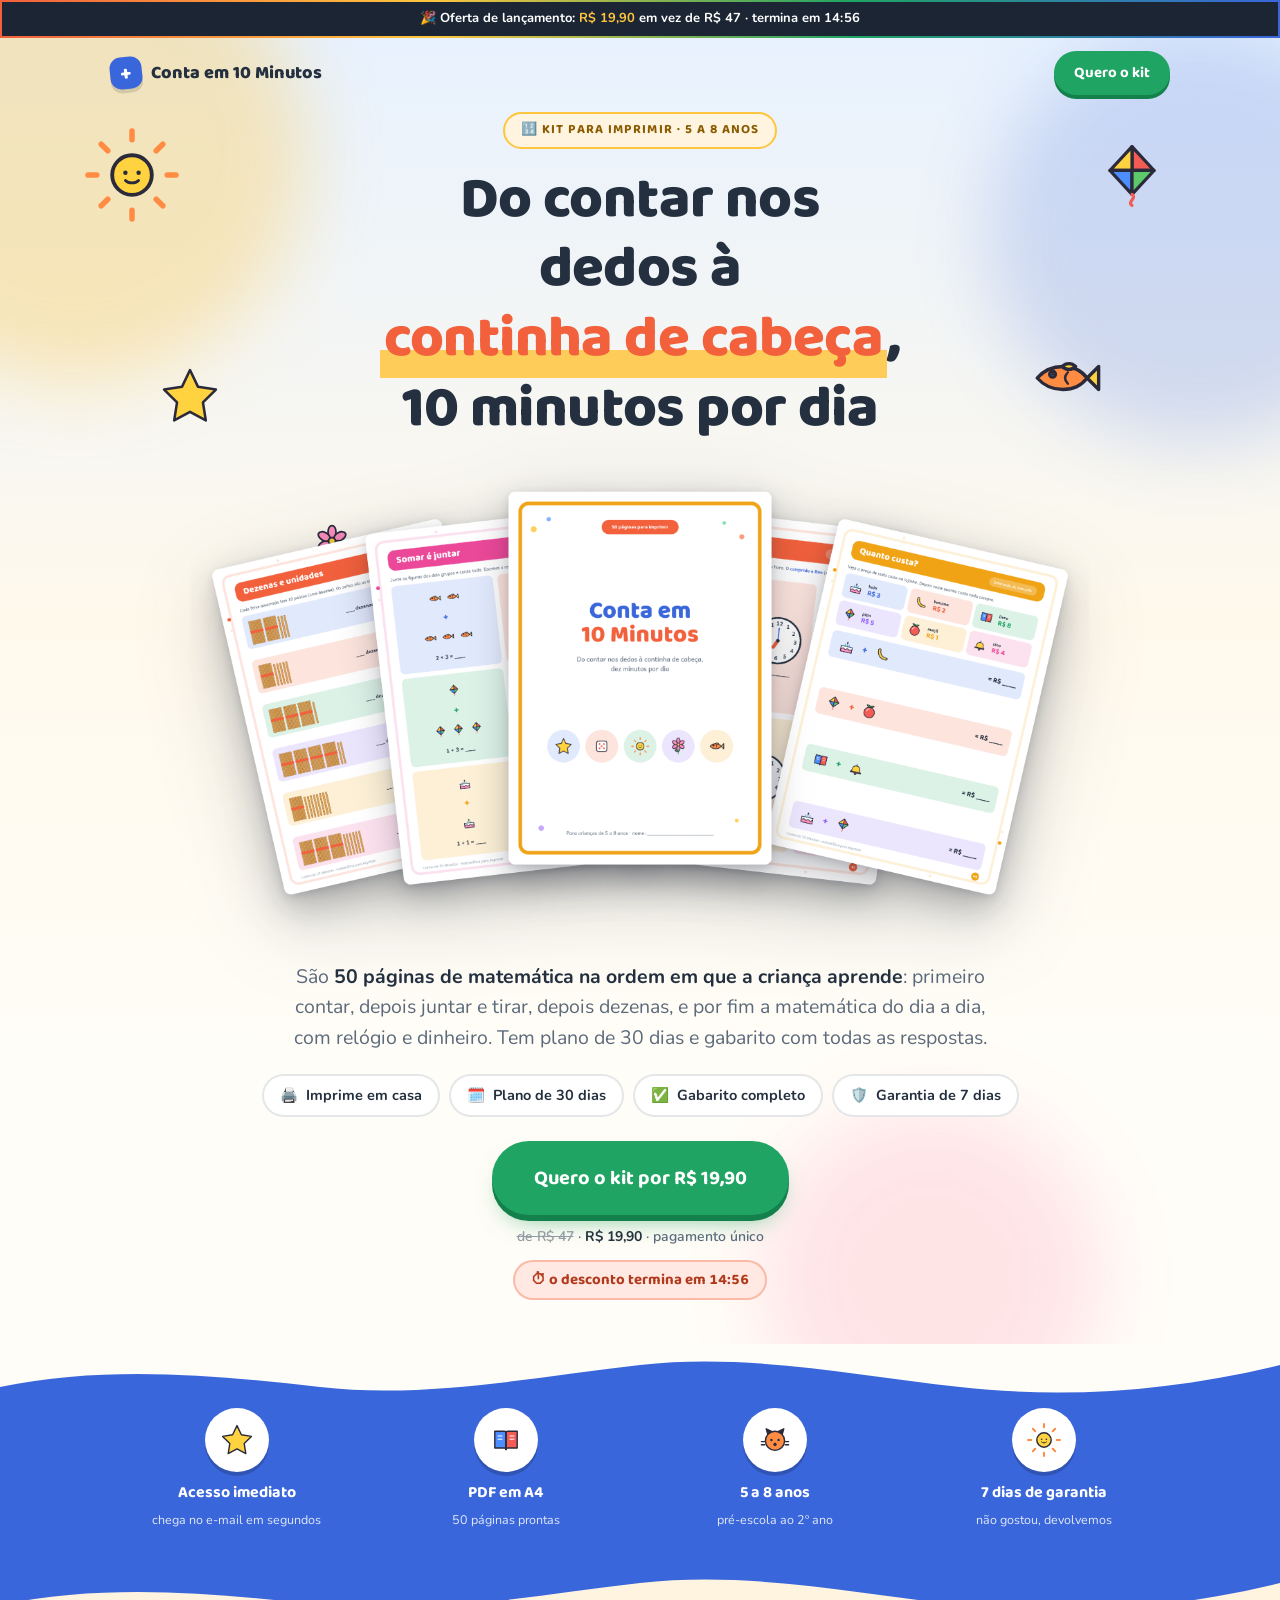
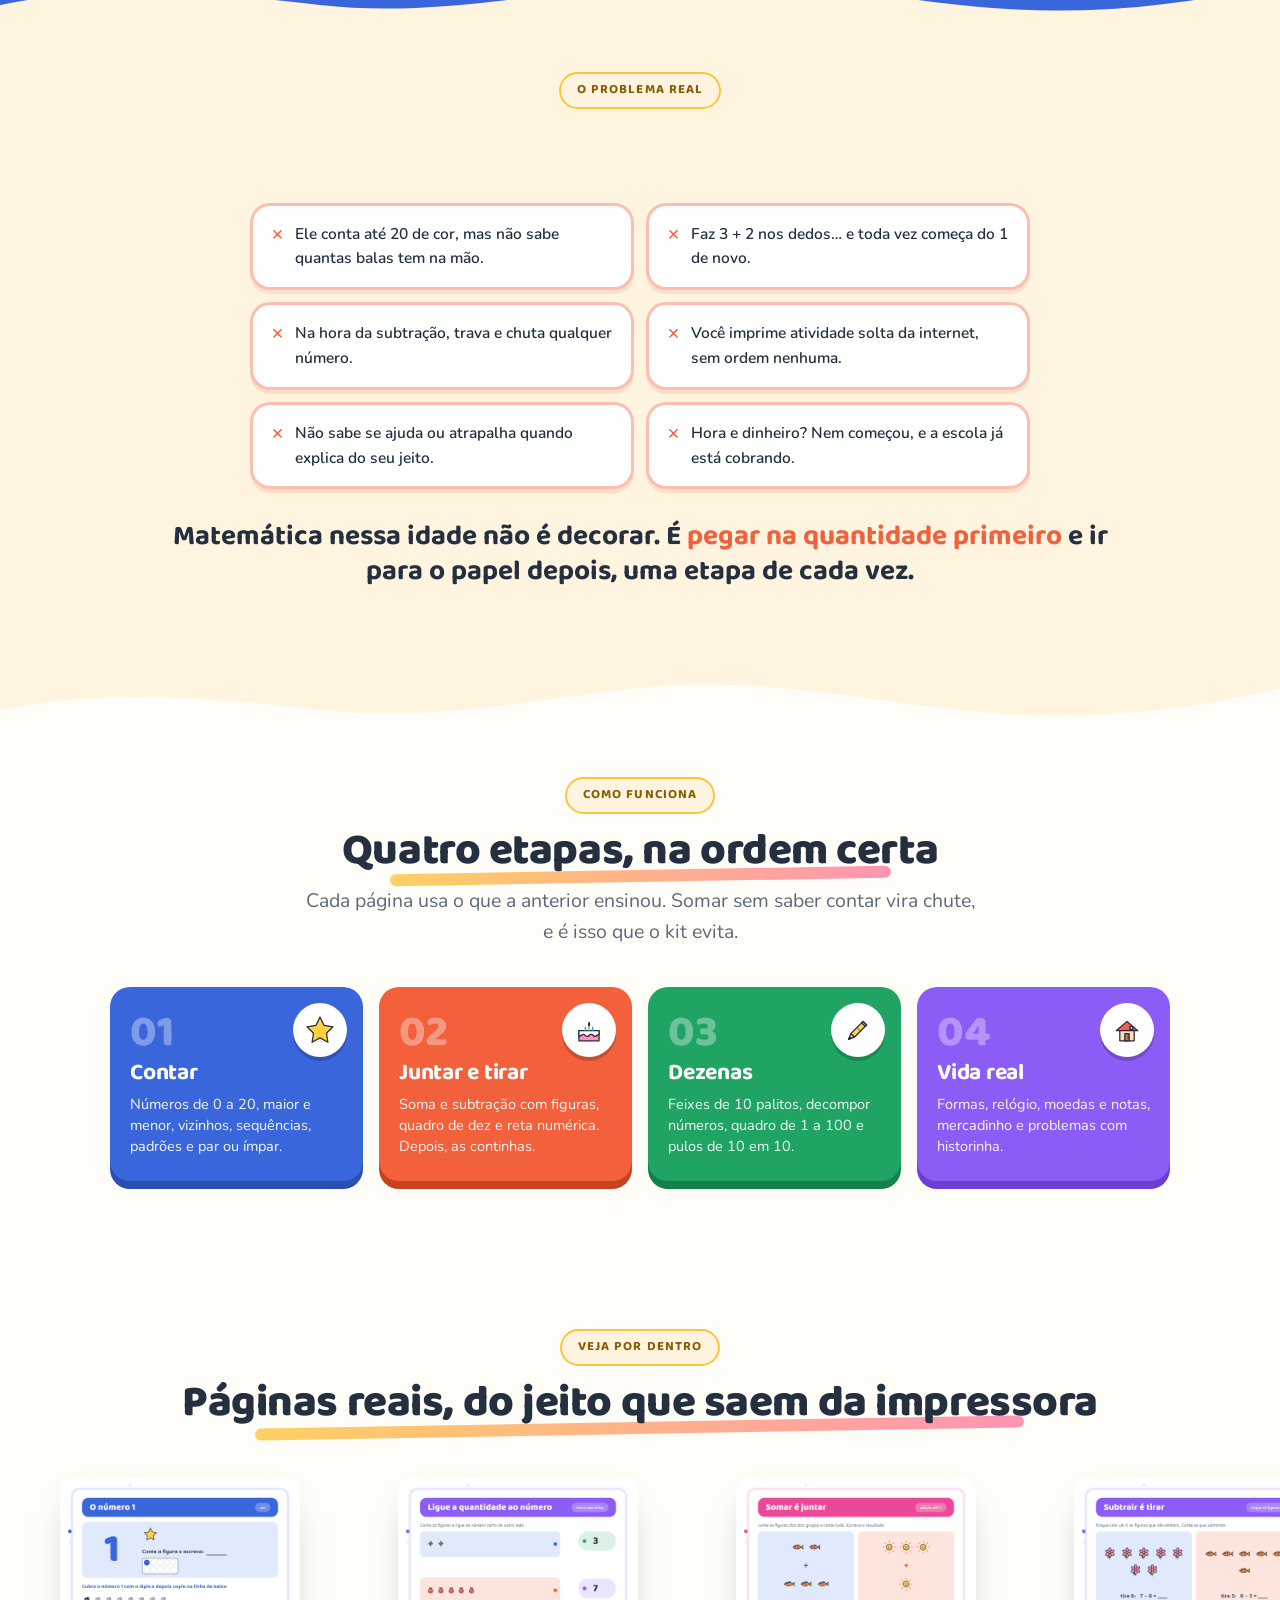
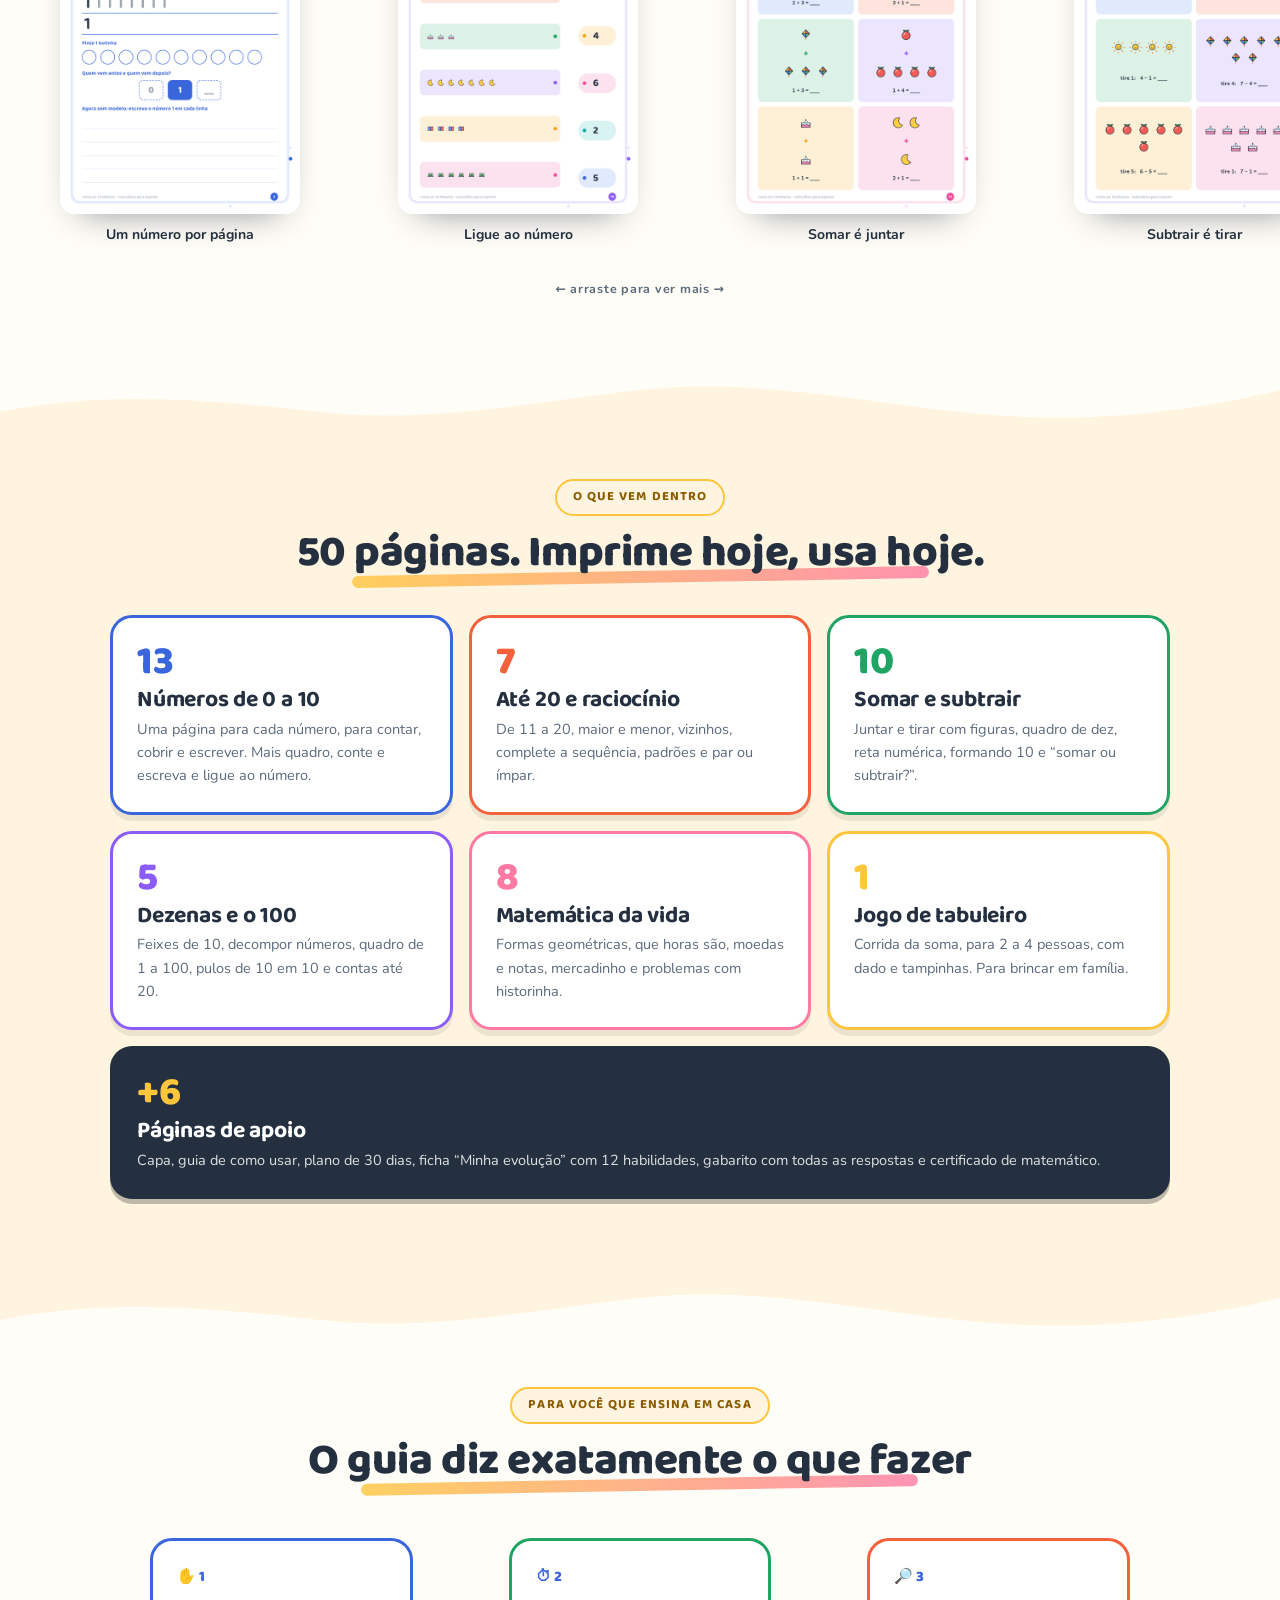
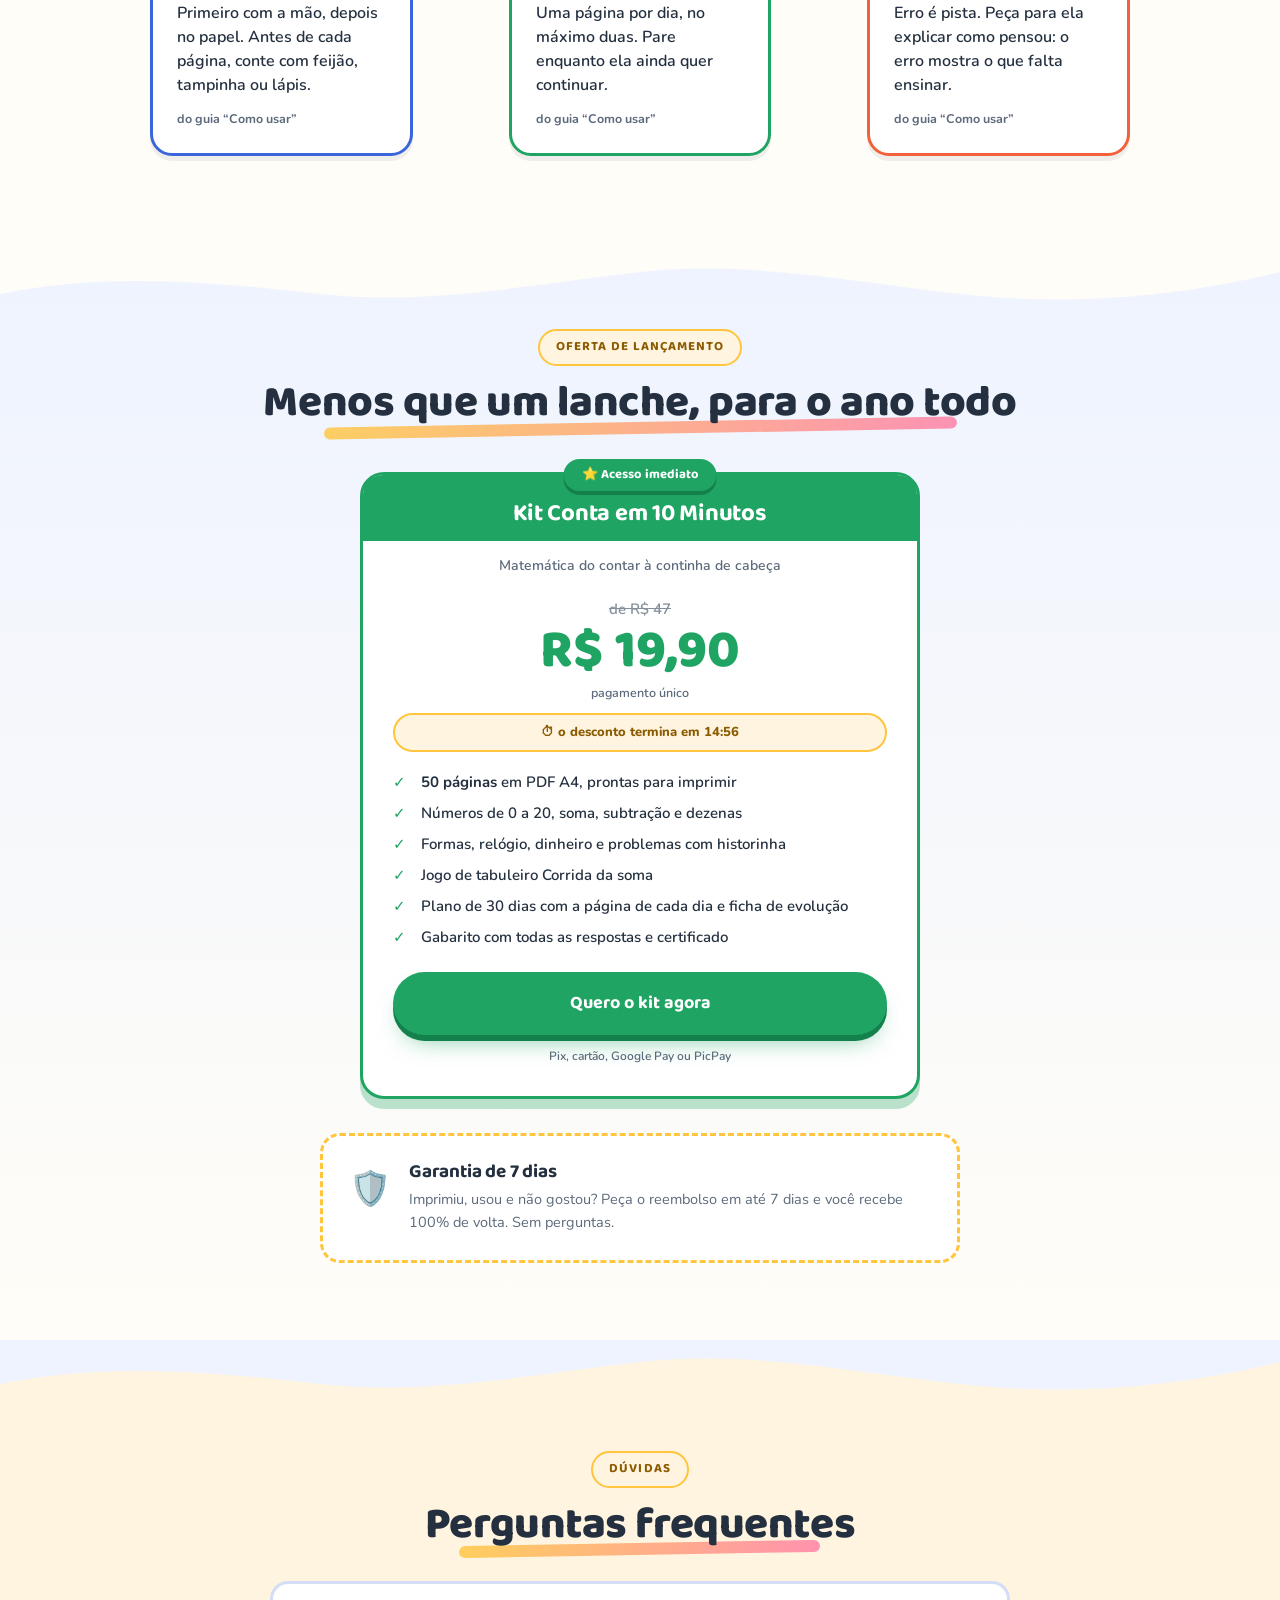
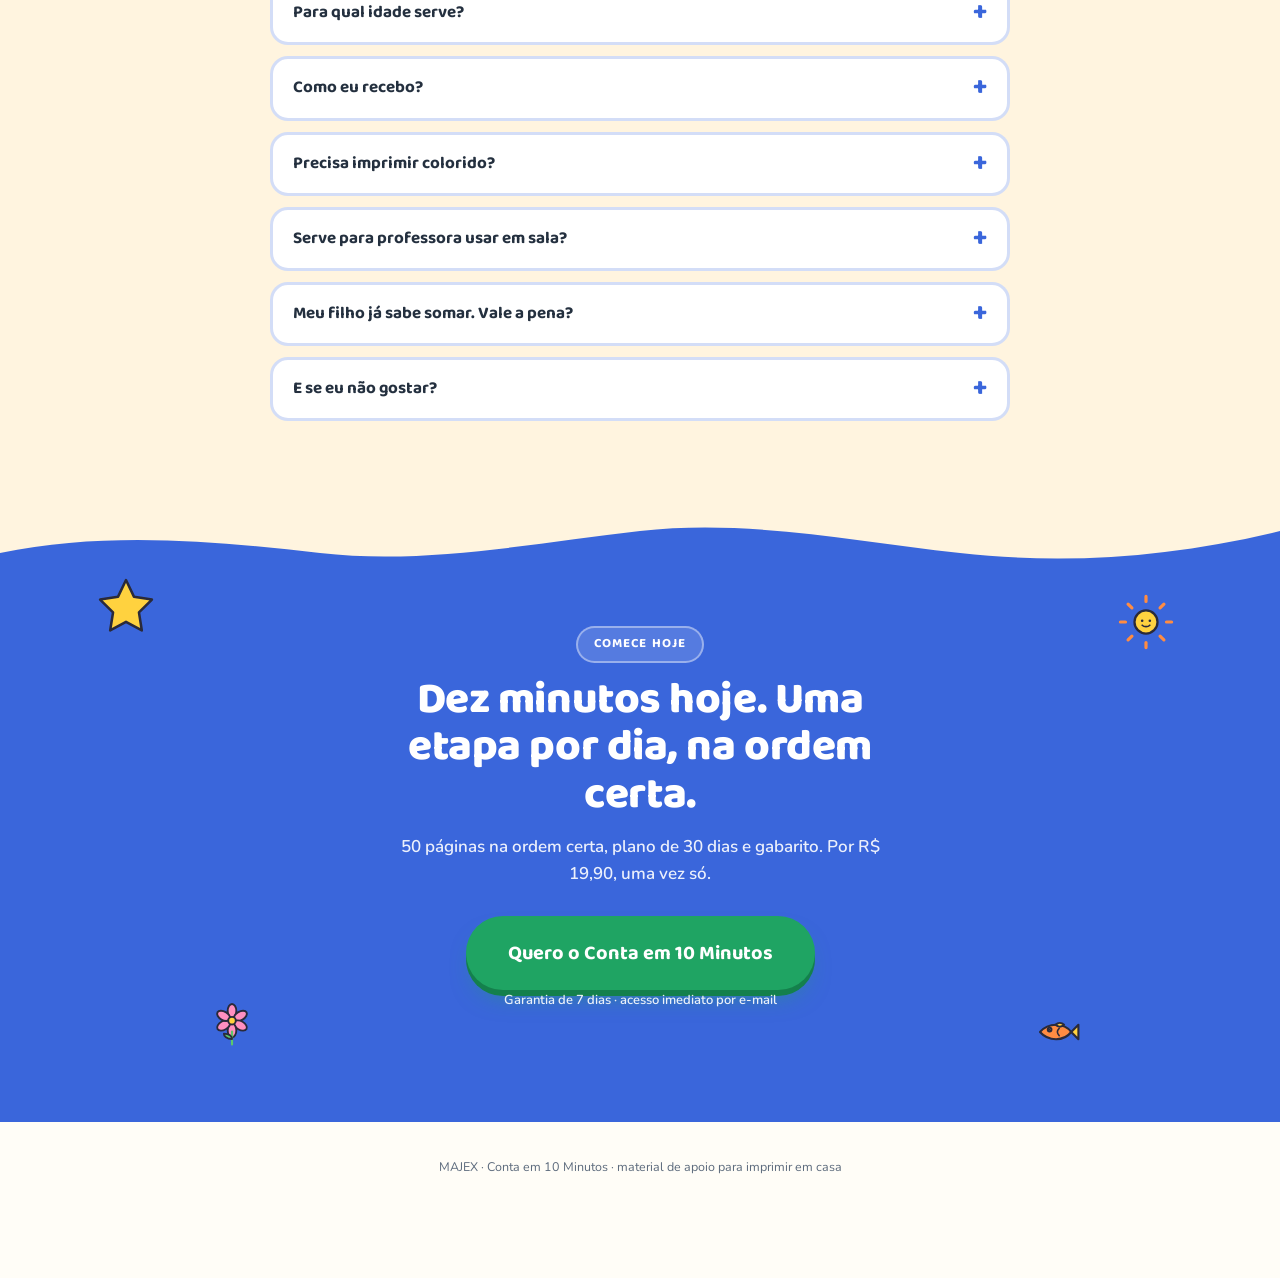
==== conta/index.html @ 59a057a0 "Pixel do TikTok (MAJEX - Sites) ativo nas 3 landings Co-Authored-By: Claude Opus 5.5 <noreply@anthro" ====
<!DOCTYPE html>
<html lang="pt-BR">
<head>
<meta charset="UTF-8">
<meta name="viewport" content="width=device-width, initial-scale=1, viewport-fit=cover">
<title>Conta em 10 Minutos — Kit de matemática para imprimir</title>
<meta name="description" content="50 páginas de matemática na ordem em que a criança aprende: contar, somar, subtrair, dezenas, horas e dinheiro. Plano de 30 dias e gabarito. De R$ 47 por R$ 19,90.">
<meta name="theme-color" content="#FFFDF7">
<meta property="og:title" content="Do contar nos dedos à continha de cabeça, 10 minutos por dia">
<meta property="og:description" content="Kit de matemática para imprimir, 5 a 8 anos: 50 páginas, plano de 30 dias e gabarito. De R$ 47 por R$ 19,90.">
<meta property="og:type" content="website">
<meta property="og:image" content="https://conta-em-10-minutos.vercel.app/img/og.png">
<link rel="icon" href="img/fig/estrela.svg" type="image/svg+xml">
<link rel="preconnect" href="https://fonts.googleapis.com">
<link rel="preconnect" href="https://fonts.gstatic.com" crossorigin>
<link href="https://fonts.googleapis.com/css2?family=Baloo+2:wght@500;600;700;800&family=Nunito:wght@400;600;700;800&display=swap" rel="stylesheet">
<style>
:root{
  --paper:#FFFDF7;
  --cream:#FFF4DF;
  --ink:#24303F;
  --soft:#5C6A7C;
  --azul:#3A66DB;
  --azul-d:#2A4FB0;
  --coral:#F2603C;
  --verde:#1FA463;
  --verde-d:#14804C;
  --amarelo:#FFC53D;
  --roxo:#8B5CF6;
  --rosa:#FF7AA2;
  --line:rgba(36,48,63,.12);
  --ease:cubic-bezier(.22,1,.36,1);
  --fd:"Baloo 2",system-ui,sans-serif;
  --fb:"Nunito",system-ui,sans-serif;
}
*{box-sizing:border-box}
html{-webkit-text-size-adjust:100%;scroll-behavior:smooth}
html,body{margin:0;padding:0}
body{background:var(--paper);color:var(--ink);font-family:var(--fb);font-size:17px;line-height:1.6;
  overflow-x:hidden;-webkit-font-smoothing:antialiased}
img{max-width:100%;display:block;height:auto}
a{color:inherit;text-decoration:none}
button{font:inherit;color:inherit}
.wrap{width:100%;max-width:1100px;margin:0 auto;padding:0 20px}
.narrow{max-width:780px;margin:0 auto}
section{position:relative}
.center{text-align:center}

/* padrão de bolinhas */
.dots{position:absolute;inset:0;pointer-events:none;opacity:.5;
  background-image:radial-gradient(circle,rgba(58,102,219,.18) 1.6px,transparent 1.6px);
  background-size:26px 26px}
/* onda divisória */
.wave{display:block;width:100%;height:auto;margin-bottom:-2px}
/* onda no topo da seção, pintada com a cor da seção de cima: é o recorte
   de papel que faz a página parecer livro infantil e não site de software */
.wv{position:absolute;left:0;top:-1px;width:100%;height:56px;z-index:1;pointer-events:none}
.wv+*{position:relative;z-index:2}

/* barra de oferta */
.top{position:fixed;top:0;left:0;right:0;z-index:58;
  background:linear-gradient(90deg,var(--coral),var(--amarelo),var(--verde),var(--azul));
  padding:2px}
.top__in{background:#1B2534;color:#fff;border-radius:0;padding:8px 16px;text-align:center;
  font-size:13px;font-weight:700;line-height:1.35}
.top b{color:var(--amarelo)}
.top__c{font-variant-numeric:tabular-nums;letter-spacing:.02em}

/* nav */
.nav{position:fixed;top:40px;left:0;right:0;z-index:50;padding:11px 0;transition:all .4s var(--ease);
  border-bottom:2px solid transparent}
.nav.is-stuck{background:rgba(255,253,247,.94);backdrop-filter:blur(12px);border-bottom-color:rgba(36,48,63,.08)}
.nav__in{display:flex;align-items:center;justify-content:space-between;gap:14px}
.brand{display:flex;align-items:center;gap:9px;font-family:var(--fd);font-weight:800;font-size:18px}
.brand__b{width:32px;height:32px;border-radius:11px;background:var(--coral);color:#fff;display:grid;place-items:center;
  font-family:var(--fd);font-size:14px;font-weight:800;flex:none;transform:rotate(-6deg);
  box-shadow:0 4px 0 rgba(0,0,0,.12)}

/* botões */
.btn{position:relative;display:inline-flex;align-items:center;justify-content:center;gap:10px;
  background:var(--verde);color:#fff;border:0;border-radius:999px;padding:17px 34px;
  font-family:var(--fd);font-weight:700;font-size:18px;cursor:pointer;
  box-shadow:0 6px 0 #14804C, 0 14px 26px -12px rgba(31,164,99,.7);
  transition:transform .18s var(--ease),box-shadow .18s var(--ease)}
.btn:hover{transform:translateY(-2px);box-shadow:0 8px 0 #14804C,0 18px 30px -12px rgba(31,164,99,.8)}
.btn:active{transform:translateY(4px);box-shadow:0 2px 0 #14804C}
.btn--sm{padding:10px 20px;font-size:15px;box-shadow:0 4px 0 #14804C}
.btn--lg{padding:21px 42px;font-size:20px}
.btn--azul{background:var(--azul);box-shadow:0 6px 0 var(--azul-d),0 14px 26px -12px rgba(58,102,219,.7)}
.btn--azul:hover{box-shadow:0 8px 0 var(--azul-d),0 18px 30px -12px rgba(58,102,219,.8)}
.btn--azul:active{box-shadow:0 2px 0 var(--azul-d)}
.btn--pulse{animation:pulse 2.6s ease-in-out infinite}
@keyframes pulse{0%,100%{box-shadow:0 6px 0 #14804C,0 14px 26px -12px rgba(31,164,99,.7),0 0 0 0 rgba(31,164,99,.36)}
  50%{box-shadow:0 6px 0 #14804C,0 14px 26px -12px rgba(31,164,99,.7),0 0 0 16px rgba(31,164,99,0)}}

/* reveal */
.r{opacity:0;transform:translateY(18px);transition:opacity .8s var(--ease),transform .8s var(--ease)}
.r.is-in{opacity:1;transform:none}
[data-d="1"]{transition-delay:.07s}[data-d="2"]{transition-delay:.14s}[data-d="3"]{transition-delay:.21s}
[data-d="4"]{transition-delay:.28s}[data-d="5"]{transition-delay:.35s}

/* tipografia */
h1,h2,h3{font-family:var(--fd);font-weight:800;line-height:1.08;margin:0;letter-spacing:-.01em}
h1{font-size:clamp(33px,6.4vw,58px);line-height:1.2}
h2{font-size:clamp(27px,4.6vw,44px)}
h2.sw{display:block;width:max-content;max-width:100%;margin-left:auto!important;margin-right:auto!important;
  position:relative;isolation:isolate}
h2.sw::after{content:"";position:absolute;left:8%;right:8%;bottom:-6px;height:12px;border-radius:99px;z-index:-1;
  background:linear-gradient(90deg,var(--amarelo),var(--rosa));opacity:.8;transform:rotate(-1deg)}
h3{font-size:clamp(19px,2.2vw,23px);font-weight:700}
.eyebrow{display:inline-flex;align-items:center;gap:8px;font-family:var(--fd);font-weight:700;font-size:13px;
  letter-spacing:.08em;text-transform:uppercase;background:var(--cream);border:2px solid var(--amarelo);
  color:#8A5B00;padding:6px 16px;border-radius:999px}
.lead{font-size:clamp(16.5px,1.9vw,19.5px);color:var(--soft);line-height:1.58}
.hl{position:relative;white-space:nowrap;color:var(--coral);background:linear-gradient(transparent 62%,rgba(255,197,61,.85) 62%,rgba(255,197,61,.85) 92%,transparent 92%);padding:0 .06em;border-radius:4px}

/* HERO */
.hero{padding:112px 0 44px;text-align:center;position:relative;overflow:hidden;
  background:linear-gradient(180deg,#E6F1FF 0%,#FFF9EC 46%,var(--paper) 78%)}
.blob{position:absolute;border-radius:50%;filter:blur(38px);pointer-events:none;opacity:.55}
.blob--1{width:42vw;height:42vw;max-width:460px;max-height:460px;background:rgba(255,197,61,.6);left:-12vw;top:-6vw}
.blob--2{width:38vw;height:38vw;max-width:420px;max-height:420px;background:rgba(58,102,219,.36);right:-10vw;top:2vw}
.blob--3{width:30vw;height:30vw;max-width:340px;max-height:340px;background:rgba(255,122,162,.34);right:14vw;bottom:-8vw}
.hero__in{position:relative;z-index:2}
/* figuras do próprio kit flutuando ao redor do título: é o que dá o clima de
   livrinho infantil e liga o site ao material que a pessoa vai receber */
.fig{position:absolute;pointer-events:none;z-index:1;will-change:transform;
  animation:flutua 9s ease-in-out infinite}
.fig img{width:100%;height:100%}
.fig--1{width:110px;left:6%;top:120px;animation-delay:-1s}
.fig--2{width:92px;right:8%;top:130px;animation-delay:-3s;animation-duration:11s}
.fig--3{width:72px;left:12%;top:360px;animation-delay:-2s;animation-duration:12s}
.fig--4{width:96px;right:13%;top:330px;animation-delay:-4s}
.fig--5{width:50px;left:24%;top:520px;animation-delay:-5s;animation-duration:10s}
.fig--6{width:56px;right:24%;top:540px;animation-delay:-2.5s;animation-duration:10.5s}
@keyframes flutua{0%,100%{transform:translate3d(0,0,0)}50%{transform:translate3d(0,-12px,0)}}
.hero h1{margin:16px auto 0;max-width:15ch}
.hero__mock{margin:14px auto 2px;max-width:900px;position:relative}
.hero__mock img{width:100%;filter:drop-shadow(0 26px 40px rgba(36,48,63,.2))}
.hero__sub{max-width:58ch;margin:6px auto 0}
.hero__sub b{color:var(--ink)}
.checks{display:flex;flex-wrap:wrap;justify-content:center;gap:9px;margin:20px auto 0;max-width:820px}
.checks span{display:inline-flex;align-items:center;gap:8px;font-size:14.5px;font-weight:700;color:var(--ink);
  background:#fff;border:2px solid var(--line);border-radius:999px;padding:8px 16px}
.checks i{font-style:normal}
.hero__cta{margin-top:24px;display:flex;flex-direction:column;align-items:center;gap:11px}
.hero__price{font-size:14px;color:var(--soft);font-weight:600}
.hero__price s{opacity:.65}
.hero__price b{color:var(--ink)}
.hero__timer{font-family:var(--fd);font-weight:700;font-size:15px;color:#B23A1C;background:#FFE9E2;
  border:2px solid rgba(242,96,60,.35);border-radius:999px;padding:6px 16px}
.hero__timer b{font-variant-numeric:tabular-nums}

/* selos */
.seals{background:var(--azul);color:#fff;padding:64px 0 30px;position:relative;overflow:hidden}
.seals .dots{background-image:radial-gradient(circle,rgba(255,255,255,.2) 1.6px,transparent 1.6px)}
.seals__g{display:grid;grid-template-columns:repeat(4,1fr);gap:16px;text-align:center;position:relative}
.seal i{display:grid;place-items:center;width:64px;height:64px;margin:0 auto 8px;background:#fff;border-radius:50%;
  box-shadow:0 4px 0 rgba(0,0,0,.18)}
.seal i img{width:40px;height:40px}
.seal b{display:block;font-family:var(--fd);font-size:16px;font-weight:700}
.seal span{font-size:12.5px;opacity:.85}

/* dor */
.pain{padding:110px 0 78px;background:var(--cream);text-align:center;position:relative;overflow:hidden}
.pain__g{display:grid;grid-template-columns:repeat(2,1fr);gap:12px;margin-top:32px;text-align:left;position:relative}
.pain__g div{background:#fff;border:3px solid rgba(242,96,60,.4);border-radius:20px;padding:16px 18px 16px 42px;
  font-size:15.5px;font-weight:600;position:relative;
  box-shadow:0 4px 0 rgba(242,96,60,.14)}
.pain__g div::before{content:"✕";color:var(--coral);font-weight:800;position:absolute;left:18px;top:17px}
.pain__p{margin:30px auto 0;max-width:58ch;font-family:var(--fd);font-size:clamp(20px,2.7vw,28px);
  line-height:1.25;font-weight:700;position:relative}
.pain__p b{color:var(--coral)}

/* etapas coloridas */
.steps{padding:110px 0 78px}
.steps__g{display:grid;grid-template-columns:repeat(4,1fr);gap:16px;margin-top:40px}
.st{border-radius:20px;padding:24px 20px;color:#fff;position:relative;overflow:hidden;
  transition:transform .4s var(--ease)}
.st:hover{transform:translateY(-6px)}
.st:nth-child(1){background:var(--azul);box-shadow:0 8px 0 var(--azul-d)}
.st:nth-child(2){background:var(--coral);box-shadow:0 8px 0 #C7431F}
.st:nth-child(3){background:var(--verde);box-shadow:0 8px 0 #14804C}
.st:nth-child(4){background:var(--roxo);box-shadow:0 8px 0 #6B3FD4}
.st__n{font-family:var(--fd);font-size:44px;font-weight:800;line-height:1;opacity:.35}
.st__f{position:absolute;right:16px;top:16px;width:54px;height:54px;background:#fff;border-radius:50%;padding:9px;
  box-shadow:0 4px 0 rgba(0,0,0,.18)}
.st h3{margin:6px 0 8px;color:#fff}
.st p{margin:0;font-size:14.5px;opacity:.95;line-height:1.45}

/* vitrine */
.gal{padding:70px 0;background:var(--paper);overflow:hidden}
.gal__track{display:flex;gap:18px;padding:32px 20px 16px;overflow-x:auto;scroll-snap-type:x mandatory}
.gal__track::-webkit-scrollbar{height:6px}
.gal__track::-webkit-scrollbar-thumb{background:rgba(58,102,219,.3);border-radius:9px}
.gcard{flex:none;width:min(240px,64vw);scroll-snap-align:center}
.gcard img{border-radius:14px;border:3px solid #fff;background:#fff;
  box-shadow:0 16px 34px -20px rgba(36,48,63,.6);transition:transform .4s var(--ease)}
.gcard:hover img{transform:translateY(-6px) rotate(-1deg)}
.gcard span{display:block;margin-top:10px;font-size:14px;font-weight:700;text-align:center}
.hint{font-size:12.5px;font-weight:700;color:var(--soft);text-align:center;letter-spacing:.06em}

/* dentro */
.inside{padding:110px 0 78px;background:var(--cream);position:relative;overflow:hidden}
.inside__g{display:grid;grid-template-columns:repeat(3,1fr);gap:16px;margin-top:38px;position:relative}
.ic{background:#fff;border-radius:22px;padding:24px;border:3px solid var(--line);
  box-shadow:0 6px 0 rgba(36,48,63,.09)}
.ic:nth-child(1){border-color:var(--azul)}.ic:nth-child(2){border-color:var(--coral)}
.ic:nth-child(3){border-color:var(--verde)}.ic:nth-child(4){border-color:var(--roxo)}
.ic:nth-child(5){border-color:var(--rosa)}.ic:nth-child(6){border-color:var(--amarelo)}
.ic b{font-family:var(--fd);font-size:40px;font-weight:800;line-height:1;display:block;margin-bottom:6px}
.ic:nth-child(1) b{color:var(--azul)}.ic:nth-child(2) b{color:var(--coral)}
.ic:nth-child(3) b{color:var(--verde)}.ic:nth-child(4) b{color:var(--roxo)}
.ic:nth-child(5) b{color:var(--rosa)}.ic:nth-child(6) b{color:var(--amarelo)}
.ic h3{margin-bottom:5px}
.ic p{margin:0;font-size:14.5px;color:var(--soft)}
.ic--d{grid-column:span 3;background:var(--ink);color:#fff;border-color:transparent;box-shadow:0 5px 0 rgba(0,0,0,.25)}
.ic--d b{color:var(--amarelo)!important}.ic--d p{color:rgba(255,255,255,.85)}

/* depoimentos */
.tst{padding:110px 0 78px}
.tst__g{display:grid;grid-template-columns:repeat(3,1fr);gap:16px;margin-top:36px}
.tq{background:#fff;border:3px solid var(--line);border-radius:22px;padding:24px;display:flex;
  flex-direction:column;gap:12px;box-shadow:0 5px 0 rgba(36,48,63,.07)}
.tq div{color:var(--amarelo);font-size:15px;letter-spacing:.08em}
.tq blockquote{margin:0;font-size:16px;line-height:1.5;font-weight:600}
.tq:nth-child(1){border-color:var(--azul)}.tq:nth-child(2){border-color:var(--verde)}.tq:nth-child(3){border-color:var(--coral)}
.tq cite{font-style:normal;font-size:12.5px;font-weight:700;color:var(--soft);margin-top:auto}
.note{font-size:12px;color:var(--soft);opacity:.8;text-align:center;margin-top:16px}

/* ofertas */
.offer{padding:78px 0;background:linear-gradient(180deg,#EEF3FF,#FFFDF7);position:relative;overflow:hidden}
.plans{display:grid;grid-template-columns:1fr 1.08fr;gap:20px;margin-top:44px;align-items:start;position:relative}
.plan{background:#fff;border:3px solid var(--azul);border-radius:24px;padding:30px;position:relative;overflow:visible;
  box-shadow:0 10px 0 rgba(36,48,63,.08)}
.plan--hot{border-color:var(--verde);box-shadow:0 10px 0 rgba(31,164,99,.3)}
.plan__tag{position:absolute;top:-16px;left:50%;transform:translateX(-50%);background:var(--verde);color:#fff;
  font-family:var(--fd);font-weight:700;font-size:13px;padding:6px 18px;border-radius:999px;white-space:nowrap;
  box-shadow:0 4px 0 #14804C}
.plan h3{text-align:center;font-size:24px;color:#fff;background:var(--azul);margin:-30px -30px 14px;padding:18px 20px 14px;
  border-radius:20px 20px 0 0}
.plan--hot h3{background:var(--verde);padding-top:26px}
.plan__s{text-align:center;color:var(--soft);font-size:14px;margin:6px 0 18px;font-weight:600}
.plan__p{text-align:center;margin-bottom:8px}
.plan__p s{font-size:15px;color:var(--soft);font-weight:600;opacity:.75}
.plan__p b{display:block;font-family:var(--fd);font-size:54px;font-weight:800;line-height:1;margin-top:2px}
.plan--hot .plan__p b{color:var(--verde)}
.plan__p i{font-style:normal;font-size:12.5px;color:var(--soft);font-weight:600}
.plan__eco{text-align:center;background:var(--cream);color:#8A5B00;border-radius:999px;padding:7px 14px;
  font-size:13px;font-weight:800;margin-bottom:20px;border:2px solid var(--amarelo)}
.plan ul{list-style:none;margin:0 0 24px;padding:0;display:grid;gap:10px}
.plan li{position:relative;padding-left:28px;font-size:15px;line-height:1.4;font-weight:600}
.plan li::before{content:"✓";position:absolute;left:0;top:0;color:var(--verde);font-weight:800}
.plan li b{color:var(--ink)}
.plan .btn{width:100%}
.plan__f{text-align:center;font-size:12px;color:var(--soft);margin-top:12px;font-weight:600}

/* complementos */
.extras{padding:70px 0;background:var(--paper)}
.extras__g{display:grid;grid-template-columns:repeat(3,1fr);gap:18px;margin-top:36px}
.ex{background:#fff;border:3px solid var(--line);border-radius:22px;overflow:hidden;
  box-shadow:0 5px 0 rgba(36,48,63,.07);transition:transform .4s var(--ease)}
.ex:hover{transform:translateY(-5px)}
.ex:nth-child(1){border-color:var(--coral)}.ex:nth-child(2){border-color:var(--roxo)}.ex:nth-child(3){border-color:var(--amarelo)}
.ex img{width:100%;aspect-ratio:2/3;object-fit:cover;object-position:top}
.ex__b{padding:18px}
.ex__b h3{font-size:18px;margin-bottom:5px}
.ex__b p{margin:0 0 10px;font-size:14px;color:var(--soft)}
.ex__p{font-family:var(--fd);font-weight:800;color:var(--coral);font-size:17px}

/* garantia */
.guar{max-width:640px;margin:34px auto 0;background:#fff;border:3px dashed var(--amarelo);border-radius:20px;
  padding:26px;display:flex;gap:18px;align-items:flex-start}
.guar i{font-style:normal;font-size:34px;flex:none}
.guar h3{font-size:19px;margin-bottom:5px}
.guar p{margin:0;font-size:14.5px;color:var(--soft)}

/* faq */
.faq{padding:110px 0 78px;background:var(--cream)}
.faq__l{margin-top:32px}
.fq{background:#fff;border:3px solid rgba(58,102,219,.22);border-radius:18px;margin-bottom:11px;overflow:hidden}
.fq__q{width:100%;background:none;border:0;text-align:left;padding:18px 48px 18px 20px;cursor:pointer;
  font-family:var(--fd);font-size:17px;font-weight:700;position:relative;line-height:1.3}
.fq__q::after{content:"+";position:absolute;right:20px;top:50%;transform:translateY(-50%);
  color:var(--azul);font-size:26px;font-weight:800;transition:transform .35s var(--ease)}
.fq.is-open .fq__q::after{transform:translateY(-50%) rotate(45deg)}
.fq__a{max-height:0;overflow:hidden;transition:max-height .45s var(--ease)}
.fq__a p{margin:0 20px 18px;color:var(--soft);font-size:15px}

/* final */
.final{padding:116px 0 84px;text-align:center;background:var(--azul);color:#fff;position:relative;overflow:hidden}
.final .dots{background-image:radial-gradient(circle,rgba(255,255,255,.2) 1.6px,transparent 1.6px)}
.final h2{color:#fff;max-width:18ch;margin:14px auto 14px;position:relative}
.final p{color:rgba(255,255,255,.9);max-width:48ch;margin:0 auto 28px;position:relative;font-weight:600}
.final .eyebrow{background:rgba(255,255,255,.14);border-color:rgba(255,255,255,.4);color:#fff}
.fig--f1{width:72px;left:7%;top:60px;animation-delay:-2s}
.fig--f2{width:54px;left:16%;bottom:70px;animation-delay:-4s;animation-duration:12s}
.fig--f3{width:64px;right:8%;top:80px;animation-delay:-1s;animation-duration:11s}
.fig--f4{width:60px;right:15%;bottom:60px;animation-delay:-3s}
.final__m{font-size:13px;color:rgba(255,255,255,.75);margin-top:16px;position:relative;font-weight:600}

.foot{padding:34px 0 100px;font-size:12.5px;color:var(--soft);text-align:center;line-height:1.7}
.foot a{color:var(--azul);font-weight:700}

/* barra mobile */
.bar{position:fixed;left:0;right:0;bottom:0;z-index:55;background:rgba(255,253,247,.97);
  border-top:2px solid var(--line);padding:10px 16px;padding-bottom:calc(10px + env(safe-area-inset-bottom));
  display:none;align-items:center;justify-content:space-between;gap:12px;transform:translateY(110%);
  transition:transform .4s var(--ease)}
.bar.is-up{transform:none}
.bar b{font-family:var(--fd);font-size:22px;font-weight:800;display:block;line-height:1;color:var(--verde)}
.bar span{font-size:11px;font-weight:700;color:var(--soft)}
.prog{position:fixed;top:0;left:0;height:3px;background:var(--coral);z-index:59;width:0}

@media(max-width:980px){
  .steps__g{grid-template-columns:repeat(2,1fr)}
  .inside__g,.tst__g,.extras__g{grid-template-columns:1fr}
  .ic--d{grid-column:span 1}
  .plans{grid-template-columns:1fr}
  .seals__g{grid-template-columns:repeat(2,1fr);gap:20px}
  .pain__g{grid-template-columns:1fr}
}
@media(max-width:640px){
  body{font-size:16px}
  .hero{padding:100px 0 38px}
  .nav{top:44px}
  .bar{display:flex}
  .btn--lg{width:100%;padding:18px 22px;font-size:18px}
  .hero__cta{width:100%}
  .hero__mock{max-width:88%;margin-top:10px}
  .fig--3,.fig--4,.fig--5,.fig--6,.fig--f2,.fig--f4{display:none}
  .fig--f1{width:44px;left:4%;top:24px}.fig--f3{width:40px;right:5%;top:30px}
  .fig--1{width:56px;left:4%;top:104px}.fig--2{width:48px;right:5%;top:112px}
  .steps__g{grid-template-columns:1fr}
  .plan{padding:24px 20px}
  .plan h3{margin:-24px -20px 14px}
  .nav .btn{display:none}
  .top__in{font-size:11.5px}
  .checks span{font-size:13px;padding:7px 13px}
}
@media(prefers-reduced-motion:reduce){
  *{animation-duration:.01ms!important;transition-duration:.01ms!important}
  .r{opacity:1;transform:none}
}
</style>
<style>
.brand__b--azul{background:var(--azul);font-size:20px}
.plans--um{grid-template-columns:1fr;max-width:560px;margin-left:auto;margin-right:auto}
.tq div{color:var(--azul);font-family:var(--fd);font-weight:800;letter-spacing:0}
@media(max-width:640px){.top__x{display:none}}
</style>
</head>
<body>

<div class="prog" id="prog" aria-hidden="true"></div>

<div class="top" id="top">
  <div class="top__in"><span class="top__x">🎉 Oferta de lançamento: </span><b>R$ 19,90</b> em vez de R$ 47 · termina em <span class="top__c" data-clock>15:00</span></div>
</div>

<header class="nav" id="nav">
  <div class="wrap nav__in">
    <div class="brand"><span class="brand__b brand__b--azul">+</span> Conta em 10 Minutos</div>
    <a href="#ofertas" class="btn btn--sm">Quero o kit</a>
  </div>
</header>

<main>
<section class="hero">
  <div class="blob blob--1" aria-hidden="true"></div>
  <div class="blob blob--2" aria-hidden="true"></div>
  <div class="blob blob--3" aria-hidden="true"></div>
  <div class="fig fig--1" aria-hidden="true"><img src="img/fig/sol.svg" alt="" width="86" height="86"></div>
  <div class="fig fig--2" aria-hidden="true"><img src="img/fig/pipa.svg" alt="" width="70" height="70"></div>
  <div class="fig fig--3" aria-hidden="true"><img src="img/fig/estrela.svg" alt="" width="58" height="58"></div>
  <div class="fig fig--4" aria-hidden="true"><img src="img/fig/peixe.svg" alt="" width="64" height="64"></div>
  <div class="fig fig--5" aria-hidden="true"><img src="img/fig/flor.svg" alt="" width="50" height="50"></div>
  <div class="fig fig--6" aria-hidden="true"><img src="img/fig/bolo.svg" alt="" width="56" height="56"></div>
  <div class="wrap hero__in">
    <div class="eyebrow r">🔢 Kit para imprimir · 5 a 8 anos</div>
    <h1 class="r" data-d="1">Do contar nos dedos à <span class="hl">continha de cabeça</span>, 10 minutos por dia</h1>

    <div class="hero__mock r" data-d="2">
      <img src="img/hero.png" alt="Páginas do kit Conta em 10 Minutos espalhadas em leque" width="1300" height="720" fetchpriority="high">
    </div>

    <p class="lead hero__sub r" data-d="3">São <b>50 páginas de matemática na ordem em que a criança aprende</b>: primeiro contar, depois juntar e tirar, depois dezenas, e por fim a matemática do dia a dia, com relógio e dinheiro. Tem plano de 30 dias e gabarito com todas as respostas.</p>

    <div class="checks r" data-d="4">
      <span><i>🖨️</i> Imprime em casa</span>
      <span><i>🗓️</i> Plano de 30 dias</span>
      <span><i>✅</i> Gabarito completo</span>
      <span><i>🛡️</i> Garantia de 7 dias</span>
    </div>

    <div class="hero__cta r" data-d="5">
      <a href="#ofertas" class="btn btn--lg btn--pulse">Quero o kit por R$ 19,90</a>
      <span class="hero__price"><s>de R$ 47</s> · <b>R$ 19,90</b> · pagamento único</span>
      <span class="hero__timer">⏱ o desconto termina em <b data-clock>15:00</b></span>
    </div>
  </div>
</section>

<section class="seals">
  <svg class="wv" viewBox="0 0 1440 56" preserveAspectRatio="none" aria-hidden="true"><path d="M0 0h1440v22c-120 26-240 34-360 22s-240-34-360-22-240 34-360 22S120 22 0 44z" fill="#FFFDF7"/></svg>
  <div class="dots" aria-hidden="true"></div>
  <div class="wrap seals__g">
    <div class="seal r"><i><img src="img/fig/estrela.svg" alt="" width="44" height="44"></i><b>Acesso imediato</b><span>chega no e-mail em segundos</span></div>
    <div class="seal r" data-d="1"><i><img src="img/fig/livro.svg" alt="" width="44" height="44"></i><b>PDF em A4</b><span>50 páginas prontas</span></div>
    <div class="seal r" data-d="2"><i><img src="img/fig/gato.svg" alt="" width="44" height="44"></i><b>5 a 8 anos</b><span>pré-escola ao 2º ano</span></div>
    <div class="seal r" data-d="3"><i><img src="img/fig/sol.svg" alt="" width="44" height="44"></i><b>7 dias de garantia</b><span>não gostou, devolvemos</span></div>
  </div>
</section>

<section class="pain">
  <svg class="wv" viewBox="0 0 1440 56" preserveAspectRatio="none" aria-hidden="true"><path d="M0 0h1440v22c-120 26-240 34-360 22s-240-34-360-22-240 34-360 22S120 22 0 44z" fill="#3A66DB"/></svg>
  <div class="dots" aria-hidden="true"></div>
  <div class="wrap">
    <span class="eyebrow r">O problema real</span>
    <h2 class="r sw" data-d="1" style="margin-top:14px">Você reconhece isso?</h2>
    <div class="pain__g narrow">
      <div class="r">Ele conta até 20 de cor, mas não sabe quantas balas tem na mão.</div>
      <div class="r" data-d="1">Faz 3 + 2 nos dedos… e toda vez começa do 1 de novo.</div>
      <div class="r" data-d="2">Na hora da subtração, trava e chuta qualquer número.</div>
      <div class="r" data-d="3">Você imprime atividade solta da internet, sem ordem nenhuma.</div>
      <div class="r" data-d="4">Não sabe se ajuda ou atrapalha quando explica do seu jeito.</div>
      <div class="r" data-d="5">Hora e dinheiro? Nem começou, e a escola já está cobrando.</div>
    </div>
    <p class="pain__p r">Matemática nessa idade não é decorar. É <b>pegar na quantidade primeiro</b> e ir para o papel depois, uma etapa de cada vez.</p>
  </div>
</section>

<section class="steps">
  <svg class="wv" viewBox="0 0 1440 56" preserveAspectRatio="none" aria-hidden="true"><path d="M0 0h1440v22c-120 26-240 34-360 22s-240-34-360-22-240 34-360 22S120 22 0 44z" fill="#FFF4DF"/></svg>
  <div class="wrap center">
    <span class="eyebrow r">Como funciona</span>
    <h2 class="r sw" data-d="1" style="margin:14px 0 10px">Quatro etapas, na ordem certa</h2>
    <p class="lead r" data-d="2" style="max-width:56ch;margin:0 auto">Cada página usa o que a anterior ensinou. Somar sem saber contar vira chute, e é isso que o kit evita.</p>
    <div class="steps__g" style="text-align:left">
      <div class="st r"><img class="st__f" src="img/fig/estrela.svg" alt="" width="54" height="54"><div class="st__n">01</div><h3>Contar</h3><p>Números de 0 a 20, maior e menor, vizinhos, sequências, padrões e par ou ímpar.</p></div>
      <div class="st r" data-d="1"><img class="st__f" src="img/fig/bolo.svg" alt="" width="54" height="54"><div class="st__n">02</div><h3>Juntar e tirar</h3><p>Soma e subtração com figuras, quadro de dez e reta numérica. Depois, as continhas.</p></div>
      <div class="st r" data-d="2"><img class="st__f" src="img/fig/lapis.svg" alt="" width="54" height="54"><div class="st__n">03</div><h3>Dezenas</h3><p>Feixes de 10 palitos, decompor números, quadro de 1 a 100 e pulos de 10 em 10.</p></div>
      <div class="st r" data-d="3"><img class="st__f" src="img/fig/casa.svg" alt="" width="54" height="54"><div class="st__n">04</div><h3>Vida real</h3><p>Formas, relógio, moedas e notas, mercadinho e problemas com historinha.</p></div>
    </div>
  </div>
</section>

<section class="gal">
  <div class="wrap center">
    <span class="eyebrow r">Veja por dentro</span>
    <h2 class="r sw" data-d="1" style="margin-top:14px">Páginas reais, do jeito que saem da impressora</h2>
  </div>
  <div class="gal__track" id="gal">
    <figure class="gcard r"><img src="img/previa-1.png" alt="Página O número 1" width="1100" height="1556" loading="lazy"><span>Um número por página</span></figure>
    <figure class="gcard r" data-d="1"><img src="img/previa-3.png" alt="Ligue a quantidade ao número" width="1100" height="1556" loading="lazy"><span>Ligue ao número</span></figure>
    <figure class="gcard r" data-d="2"><img src="img/previa-4.png" alt="Somar é juntar" width="1100" height="1556" loading="lazy"><span>Somar é juntar</span></figure>
    <figure class="gcard r" data-d="3"><img src="img/previa-5.png" alt="Subtrair é tirar" width="1100" height="1556" loading="lazy"><span>Subtrair é tirar</span></figure>
    <figure class="gcard r" data-d="4"><img src="img/previa-6.png" alt="Dezenas e unidades com feixes" width="1100" height="1556" loading="lazy"><span>Dezenas e unidades</span></figure>
    <figure class="gcard r" data-d="5"><img src="img/previa-7.png" alt="Quadro de 1 a 100" width="1100" height="1556" loading="lazy"><span>Quadro de 1 a 100</span></figure>
    <figure class="gcard r" data-d="5"><img src="img/previa-8.png" alt="Que horas são" width="1100" height="1556" loading="lazy"><span>Que horas são?</span></figure>
    <figure class="gcard r" data-d="5"><img src="img/previa-9.png" alt="Quanto custa, brincando de mercado" width="1100" height="1556" loading="lazy"><span>Brincando de mercado</span></figure>
    <figure class="gcard r" data-d="5"><img src="img/previa-10.png" alt="Problemas com historinha" width="1100" height="1556" loading="lazy"><span>Problemas com historinha</span></figure>
    <figure class="gcard r" data-d="5"><img src="img/previa-plano.png" alt="Plano de 30 dias" width="1100" height="1556" loading="lazy"><span>Plano de 30 dias</span></figure>
    <figure class="gcard r" data-d="5"><img src="img/previa-11.png" alt="Gabarito com as respostas" width="1100" height="1556" loading="lazy"><span>Gabarito</span></figure>
    <figure class="gcard r" data-d="5"><img src="img/previa-certificado.png" alt="Certificado de matemático" width="1100" height="1556" loading="lazy"><span>Certificado</span></figure>
  </div>
  <div class="wrap"><div class="hint">← arraste para ver mais →</div></div>
</section>

<section class="inside">
  <svg class="wv" viewBox="0 0 1440 56" preserveAspectRatio="none" aria-hidden="true"><path d="M0 0h1440v22c-120 26-240 34-360 22s-240-34-360-22-240 34-360 22S120 22 0 44z" fill="#FFFDF7"/></svg>
  <div class="dots" aria-hidden="true"></div>
  <div class="wrap center">
    <span class="eyebrow r">O que vem dentro</span>
    <h2 class="r sw" data-d="1" style="margin-top:14px">50 páginas. Imprime hoje, usa hoje.</h2>
    <div class="inside__g" style="text-align:left">
      <div class="ic r"><b>13</b><h3>Números de 0 a 10</h3><p>Uma página para cada número, para contar, cobrir e escrever. Mais quadro, conte e escreva e ligue ao número.</p></div>
      <div class="ic r" data-d="1"><b>7</b><h3>Até 20 e raciocínio</h3><p>De 11 a 20, maior e menor, vizinhos, complete a sequência, padrões e par ou ímpar.</p></div>
      <div class="ic r" data-d="2"><b>10</b><h3>Somar e subtrair</h3><p>Juntar e tirar com figuras, quadro de dez, reta numérica, formando 10 e “somar ou subtrair?”.</p></div>
      <div class="ic r"><b>5</b><h3>Dezenas e o 100</h3><p>Feixes de 10, decompor números, quadro de 1 a 100, pulos de 10 em 10 e contas até 20.</p></div>
      <div class="ic r" data-d="1"><b>8</b><h3>Matemática da vida</h3><p>Formas geométricas, que horas são, moedas e notas, mercadinho e problemas com historinha.</p></div>
      <div class="ic r" data-d="2"><b>1</b><h3>Jogo de tabuleiro</h3><p>Corrida da soma, para 2 a 4 pessoas, com dado e tampinhas. Para brincar em família.</p></div>
      <div class="ic ic--d r" data-d="3"><b>+6</b><h3>Páginas de apoio</h3><p>Capa, guia de como usar, plano de 30 dias, ficha “Minha evolução” com 12 habilidades, gabarito com todas as respostas e certificado de matemático.</p></div>
    </div>
  </div>
</section>

<section class="tst">
  <svg class="wv" viewBox="0 0 1440 56" preserveAspectRatio="none" aria-hidden="true"><path d="M0 0h1440v22c-120 26-240 34-360 22s-240-34-360-22-240 34-360 22S120 22 0 44z" fill="#FFF4DF"/></svg>
  <div class="wrap center">
    <span class="eyebrow r">Para você que ensina em casa</span>
    <h2 class="r sw" data-d="1" style="margin-top:14px">O guia diz exatamente o que fazer</h2>
    <div class="tst__g" style="text-align:left">
      <figure class="tq r"><div>✋ 1</div><blockquote>Primeiro com a mão, depois no papel. Antes de cada página, conte com feijão, tampinha ou lápis.</blockquote><cite>do guia “Como usar”</cite></figure>
      <figure class="tq r" data-d="1"><div>⏱ 2</div><blockquote>Uma página por dia, no máximo duas. Pare enquanto ela ainda quer continuar.</blockquote><cite>do guia “Como usar”</cite></figure>
      <figure class="tq r" data-d="2"><div>🔎 3</div><blockquote>Erro é pista. Peça para ela explicar como pensou: o erro mostra o que falta ensinar.</blockquote><cite>do guia “Como usar”</cite></figure>
    </div>
  </div>
</section>

<section class="offer" id="ofertas">
  <svg class="wv" viewBox="0 0 1440 56" preserveAspectRatio="none" aria-hidden="true"><path d="M0 0h1440v22c-120 26-240 34-360 22s-240-34-360-22-240 34-360 22S120 22 0 44z" fill="#FFFDF7"/></svg>
  <div class="dots" aria-hidden="true"></div>
  <div class="wrap center">
    <span class="eyebrow r">Oferta de lançamento</span>
    <h2 class="r sw" data-d="1" style="margin-top:14px">Menos que um lanche, para o ano todo</h2>
    <div class="plans plans--um">
      <div class="plan plan--hot r" style="text-align:left">
        <span class="plan__tag">⭐ Acesso imediato</span>
        <h3>Kit Conta em 10 Minutos</h3>
        <p class="plan__s">Matemática do contar à continha de cabeça</p>
        <div class="plan__p"><s>de R$ 47</s><b>R$ 19,90</b><i>pagamento único</i></div>
        <div class="plan__eco">⏱ o desconto termina em <span data-clock>15:00</span></div>
        <ul>
          <li><b>50 páginas</b> em PDF A4, prontas para imprimir</li>
          <li>Números de 0 a 20, soma, subtração e dezenas</li>
          <li>Formas, relógio, dinheiro e problemas com historinha</li>
          <li>Jogo de tabuleiro Corrida da soma</li>
          <li>Plano de 30 dias com a página de cada dia e ficha de evolução</li>
          <li>Gabarito com todas as respostas e certificado</li>
        </ul>
        <a href="#" class="btn" data-checkout>Quero o kit agora</a>
        <div class="plan__f">Pix, cartão, Google Pay ou PicPay</div>
      </div>
    </div>

    <div class="guar" style="text-align:left">
      <i>🛡️</i>
      <div><h3>Garantia de 7 dias</h3><p>Imprimiu, usou e não gostou? Peça o reembolso em até 7 dias e você recebe 100% de volta. Sem perguntas.</p></div>
    </div>
  </div>
</section>

<section class="faq">
  <svg class="wv" viewBox="0 0 1440 56" preserveAspectRatio="none" aria-hidden="true"><path d="M0 0h1440v22c-120 26-240 34-360 22s-240-34-360-22-240 34-360 22S120 22 0 44z" fill="#EEF3FF"/></svg>
  <div class="wrap narrow">
    <div class="center"><span class="eyebrow r">Dúvidas</span><h2 class="r sw" data-d="1" style="margin-top:14px">Perguntas frequentes</h2></div>
    <div class="faq__l">
      <div class="fq"><button class="fq__q">Para qual idade serve?</button><div class="fq__a"><p>De 5 a 8 anos, da pré-escola ao 2º ano. O plano segue a ordem do kit e mostra a página de cada dia. A criança de 7 ou 8 anos costuma passar rápido pelas primeiras páginas de números e gastar mais tempo em soma, subtração e dezenas.</p></div></div>
      <div class="fq"><button class="fq__q">Como eu recebo?</button><div class="fq__a"><p>Logo depois do pagamento chega um e-mail com o acesso. Você baixa o PDF e imprime em casa ou numa papelaria.</p></div></div>
      <div class="fq"><button class="fq__q">Precisa imprimir colorido?</button><div class="fq__a"><p>Não precisa. O kit é colorido, mas as figuras têm contorno forte e os fundos são claros, então as páginas funcionam em preto e branco também.</p></div></div>
      <div class="fq"><button class="fq__q">Serve para professora usar em sala?</button><div class="fq__a"><p>Serve. Muitas atividades funcionam como tarefa de casa ou reforço, e o gabarito ajuda na correção.</p></div></div>
      <div class="fq"><button class="fq__q">Meu filho já sabe somar. Vale a pena?</button><div class="fq__a"><p>Vale para as etapas seguintes: dezenas, quadro de 1 a 100, horas, dinheiro e problemas com historinha. Comece pela página em que ele ainda erra.</p></div></div>
      <div class="fq"><button class="fq__q">E se eu não gostar?</button><div class="fq__a"><p>Você tem 7 dias de garantia. Pediu o reembolso dentro do prazo, recebe o valor de volta.</p></div></div>
    </div>
  </div>
</section>

<section class="final">
  <svg class="wv" viewBox="0 0 1440 56" preserveAspectRatio="none" aria-hidden="true"><path d="M0 0h1440v22c-120 26-240 34-360 22s-240-34-360-22-240 34-360 22S120 22 0 44z" fill="#FFF4DF"/></svg>
  <div class="dots" aria-hidden="true"></div>
  <div class="fig fig--f1" aria-hidden="true"><img src="img/fig/estrela.svg" alt="" width="72" height="72"></div>
  <div class="fig fig--f2" aria-hidden="true"><img src="img/fig/flor.svg" alt="" width="54" height="54"></div>
  <div class="fig fig--f3" aria-hidden="true"><img src="img/fig/sol.svg" alt="" width="64" height="64"></div>
  <div class="fig fig--f4" aria-hidden="true"><img src="img/fig/peixe.svg" alt="" width="60" height="60"></div>
  <div class="wrap">
    <span class="eyebrow r">Comece hoje</span>
    <h2 class="r" data-d="1">Dez minutos hoje. Uma etapa por dia, na ordem certa.</h2>
    <p class="r" data-d="2">50 páginas na ordem certa, plano de 30 dias e gabarito. Por R$ 19,90, uma vez só.</p>
    <a href="#" class="btn btn--lg r" data-d="3" data-checkout>Quero o Conta em 10 Minutos</a>
    <p class="final__m">Garantia de 7 dias · acesso imediato por e-mail</p>
  </div>
</section>
</main>

<footer class="foot">MAJEX · Conta em 10 Minutos · material de apoio para imprimir em casa</footer>

<div class="bar" id="bar"><div><b>R$ 19,90</b><span>termina em <span data-clock>15:00</span></span></div><a href="#" class="btn btn--sm" data-checkout>Quero o kit</a></div>

<script>
/* ===== CONFIGURAÇÃO ===== */
var CHECKOUT = "https://pay.cakto.com.br/xkn5p4v";
var PRECO = 19.90, PRODUTO = "Conta em 10 Minutos";
var MINUTOS_DA_OFERTA = 15, CHAVE_OFERTA = "majex_conta_fim_oferta";
var TIKTOK_PIXEL = "DAQ49UJC77U1JKBFUR2G";   /* pixel "MAJEX - Sites" (Events Manager do TikTok) */
var META_PIXEL = "";
</script>
<script>
(function(){
  "use strict";
  if(TIKTOK_PIXEL){
    !function(w,d,t){w.TiktokAnalyticsObject=t;var ttq=w[t]=w[t]||[];ttq.methods=["page","track","identify","instances","debug","on","off","once","ready","alias","group","enableCookie","disableCookie"];ttq.setAndDefer=function(t,e){t[e]=function(){t.push([e].concat(Array.prototype.slice.call(arguments,0)))}};for(var i=0;i<ttq.methods.length;i++)ttq.setAndDefer(ttq,ttq.methods[i]);ttq.load=function(e,n){var i="https://analytics.tiktok.com/i18n/pixel/events.js";ttq._i=ttq._i||{};ttq._i[e]=[];ttq._i[e]._u=i;ttq._t=ttq._t||{};ttq._t[e]=+new Date;ttq._o=ttq._o||{};ttq._o[e]=n||{};var o=d.createElement("script");o.type="text/javascript";o.async=!0;o.src=i+"?sdkid="+e+"&lib="+t;var a=d.getElementsByTagName("script")[0];a.parentNode.insertBefore(o,a)};ttq.load(TIKTOK_PIXEL);ttq.page();}(window,document,"ttq");
    ttq.track("ViewContent",{content_name:PRODUTO,value:PRECO,currency:"BRL"});
  }
  if(META_PIXEL){
    !function(f,b,e,v,n,t,s){if(f.fbq)return;n=f.fbq=function(){n.callMethod?n.callMethod.apply(n,arguments):n.queue.push(arguments)};if(!f._fbq)f._fbq=n;n.push=n;n.loaded=!0;n.version="2.0";n.queue=[];t=b.createElement(e);t.async=!0;t.src=v;s=b.getElementsByTagName(e)[0];s.parentNode.insertBefore(t,s)}(window,document,"script","https://connect.facebook.net/en_US/fbevents.js");
    fbq("init",META_PIXEL); fbq("track","PageView");
  }

  var qs = new URLSearchParams(location.search), passa = new URLSearchParams();
  qs.forEach(function(v,k){ if(/^(utm_|ttclid$|fbclid$|gclid$|src$|sck$)/.test(k)) passa.set(k,v); });
  var destino = CHECKOUT + (passa.toString() ? "?" + passa.toString() : "");
  document.querySelectorAll("[data-checkout]").forEach(function(a){
    a.href = destino; a.target = "_blank"; a.rel = "noopener";
    a.addEventListener("click", function(){
      if(window.ttq) ttq.track("InitiateCheckout",{content_name:PRODUTO,value:PRECO,currency:"BRL"});
      if(window.fbq) fbq("track","InitiateCheckout",{content_name:PRODUTO,value:PRECO,currency:"BRL"});
    });
  });

  var clocks = document.querySelectorAll("[data-clock]"), alvo;
  function novo(){ alvo = Date.now() + MINUTOS_DA_OFERTA*6e4; try{ localStorage.setItem(CHAVE_OFERTA,String(alvo)); }catch(e){} }
  try{ alvo = Number(localStorage.getItem(CHAVE_OFERTA)); if(!alvo || alvo - Date.now() > MINUTOS_DA_OFERTA*6e4) novo(); }catch(e){ novo(); }
  function pad(n){ return String(n).padStart(2,"0"); }
  function tick(){ var d = alvo - Date.now(); if(d <= 0){ novo(); d = alvo - Date.now(); }
    var t = pad(Math.floor(d/6e4)) + ":" + pad(Math.floor(d/1e3)%60); clocks.forEach(function(c){ c.textContent = t; }); }
  tick(); setInterval(tick,1000);

  var io = new IntersectionObserver(function(es){ es.forEach(function(e){ if(e.isIntersecting){ e.target.classList.add("is-in"); io.unobserve(e.target); } }); },
    {threshold:.14, rootMargin:"0px 0px -6% 0px"});
  document.querySelectorAll(".r").forEach(function(el){ io.observe(el); });

  var nav = document.getElementById("nav"), prog = document.getElementById("prog"), bar = document.getElementById("bar"), tk = false;
  function onScroll(){ var y = scrollY, h = document.documentElement.scrollHeight - innerHeight;
    nav.classList.toggle("is-stuck", y > 30); prog.style.width = (h > 0 ? y/h*100 : 0) + "%"; bar.classList.toggle("is-up", y > innerHeight*.8); tk = false; }
  addEventListener("scroll", function(){ if(!tk){ requestAnimationFrame(onScroll); tk = true; } }, {passive:true});
  onScroll();

  document.querySelectorAll(".fq__q").forEach(function(b){
    b.addEventListener("click", function(){
      var it = b.parentElement, pn = it.querySelector(".fq__a"), aberto = it.classList.contains("is-open");
      document.querySelectorAll(".fq.is-open").forEach(function(o){ o.classList.remove("is-open"); o.querySelector(".fq__a").style.maxHeight = null; });
      if(!aberto){ it.classList.add("is-open"); pn.style.maxHeight = pn.scrollHeight + "px"; }
    });
  });

  var g = document.getElementById("gal"), down = false, sx = 0, sl = 0;
  g.addEventListener("mousedown", function(e){ down = true; sx = e.pageX; sl = g.scrollLeft; g.style.cursor = "grabbing"; });
  ["mouseup","mouseleave"].forEach(function(ev){ g.addEventListener(ev, function(){ down = false; g.style.cursor = ""; }); });
  g.addEventListener("mousemove", function(e){ if(!down) return; e.preventDefault(); g.scrollLeft = sl - (e.pageX - sx)*1.3; });
})();
</script>
</body>
</html>
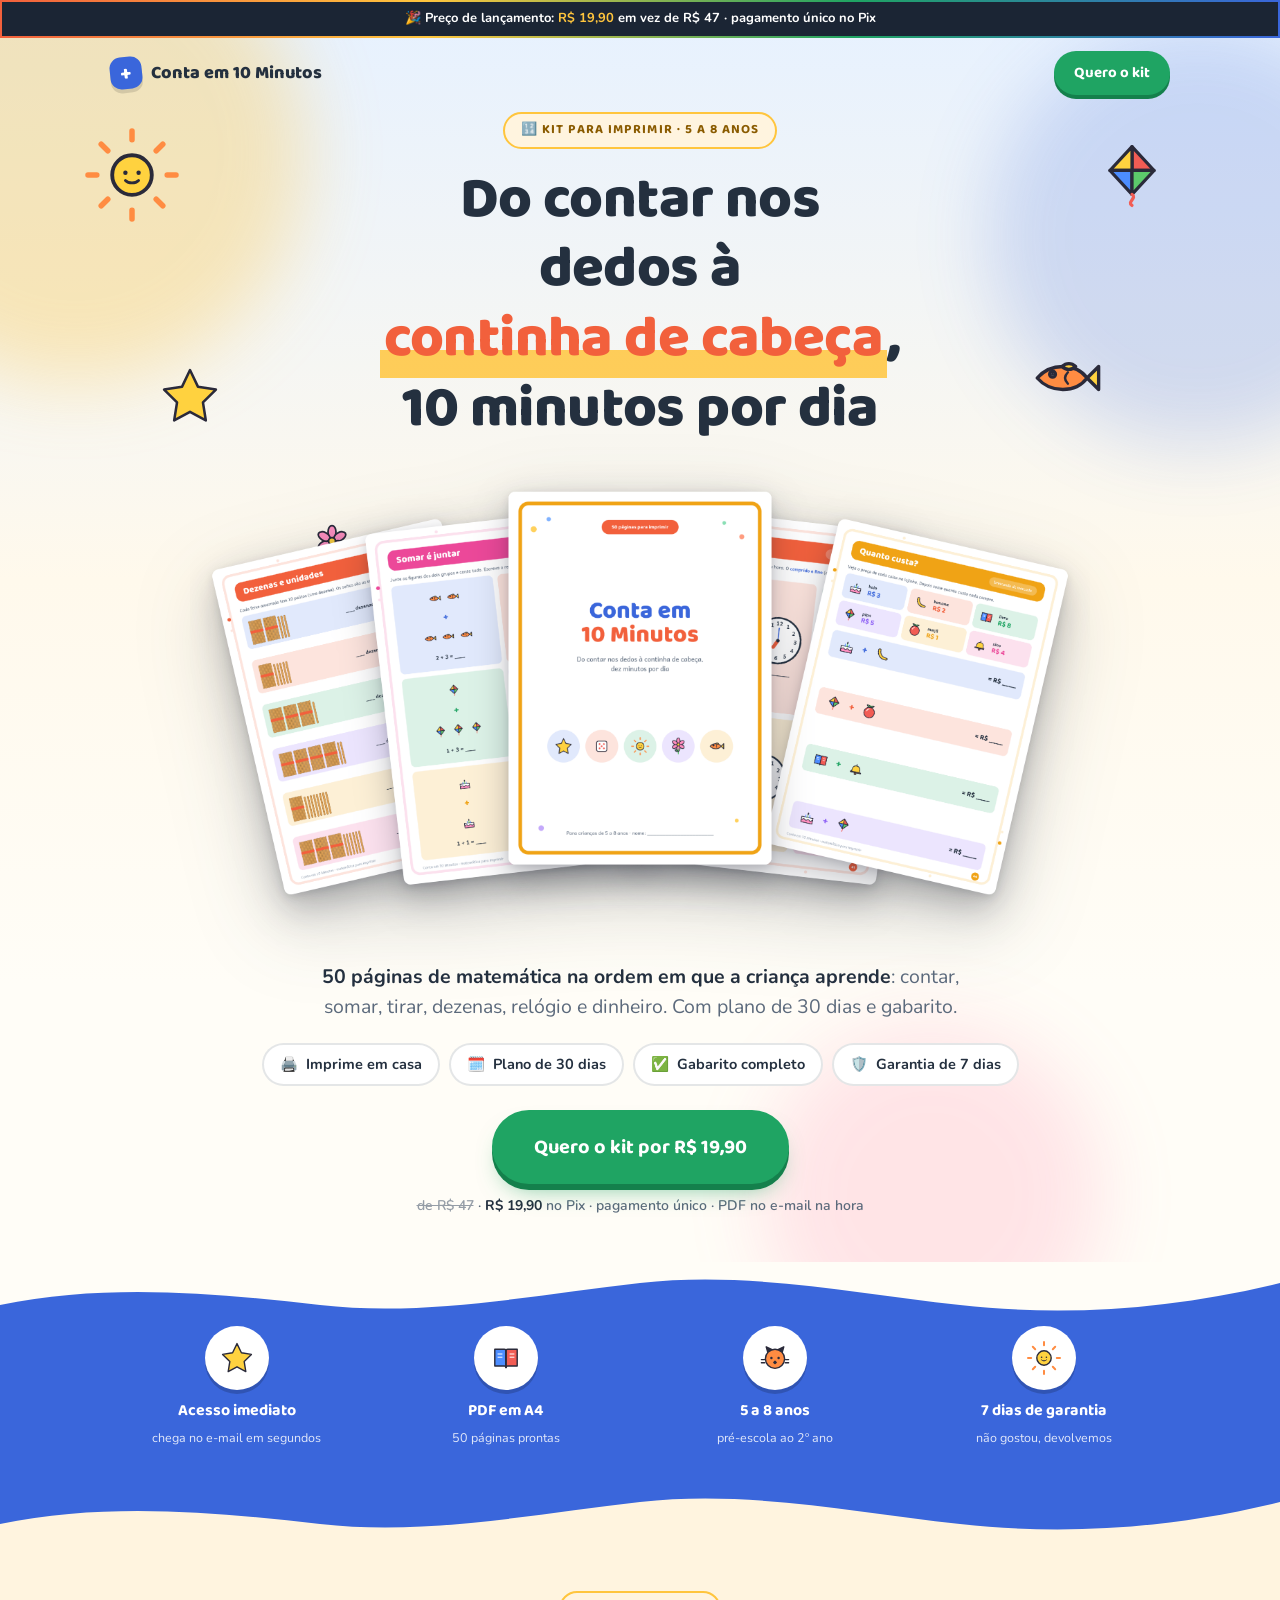
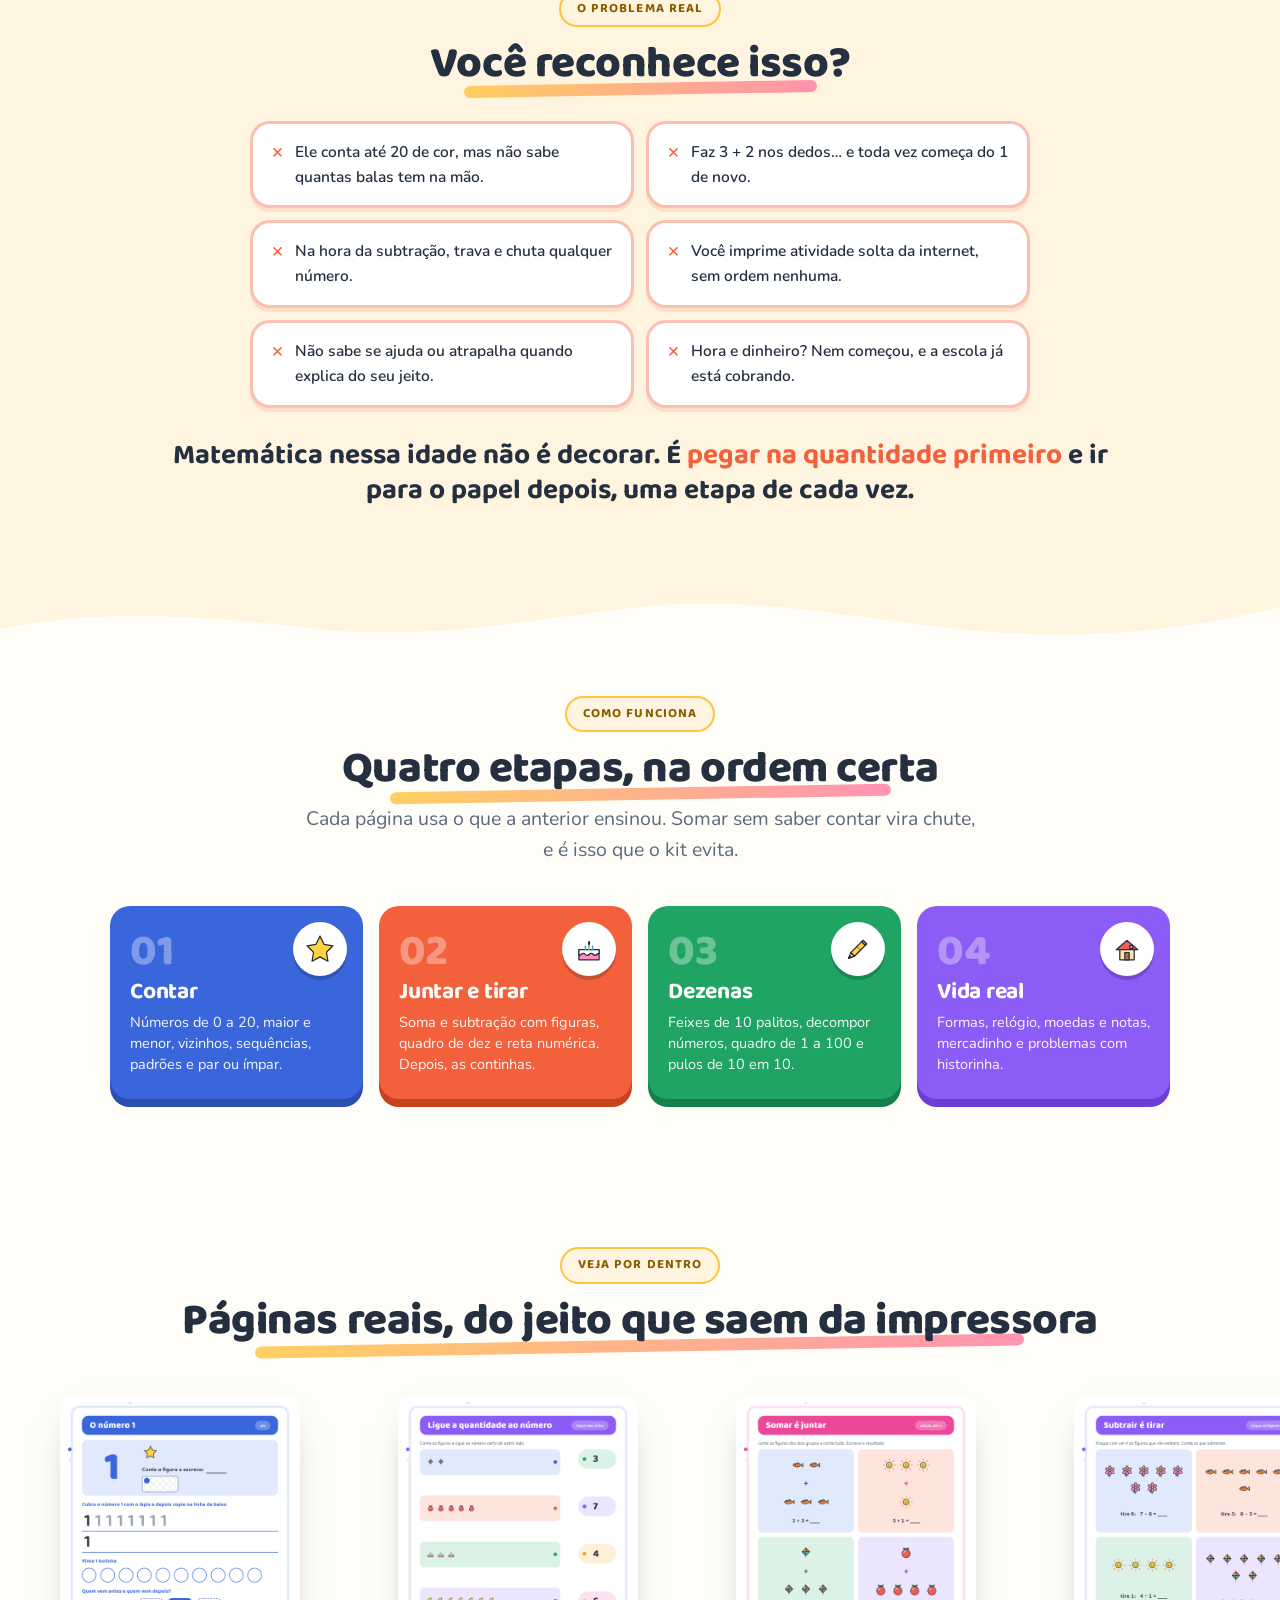
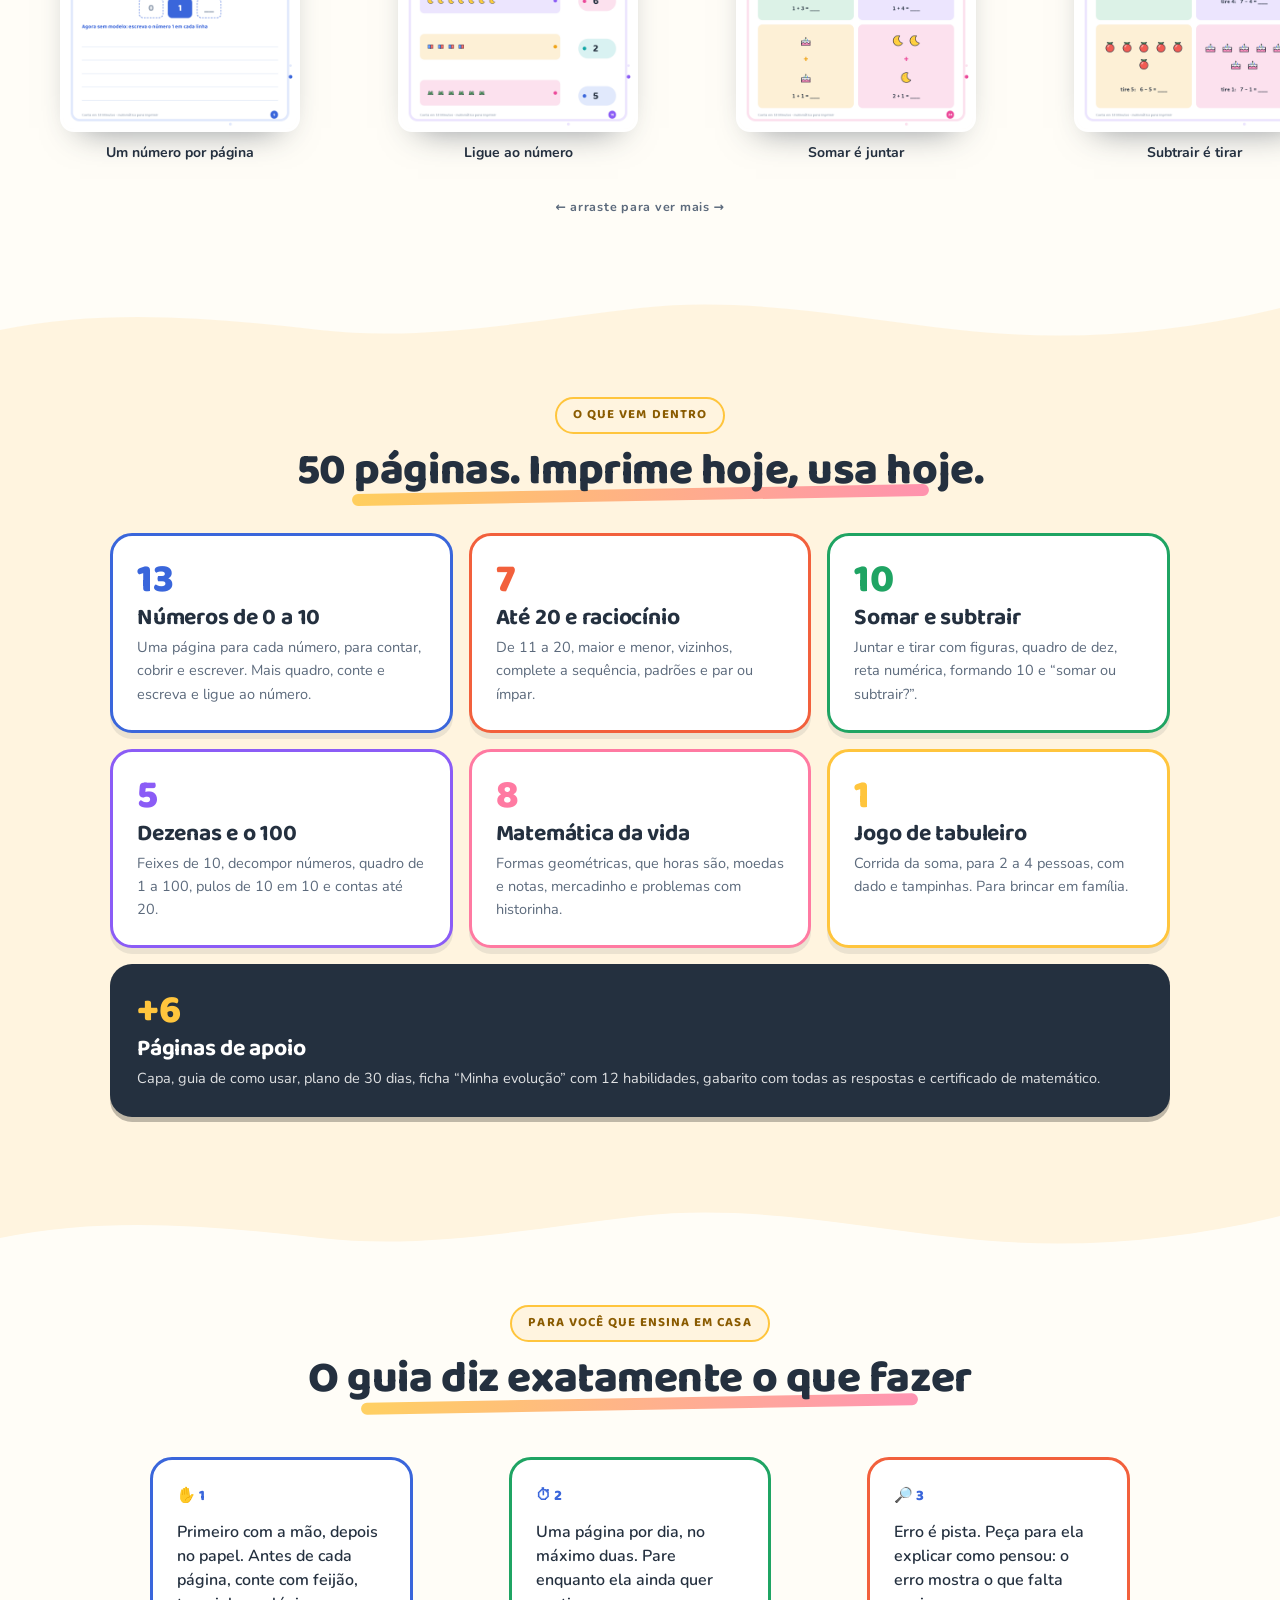
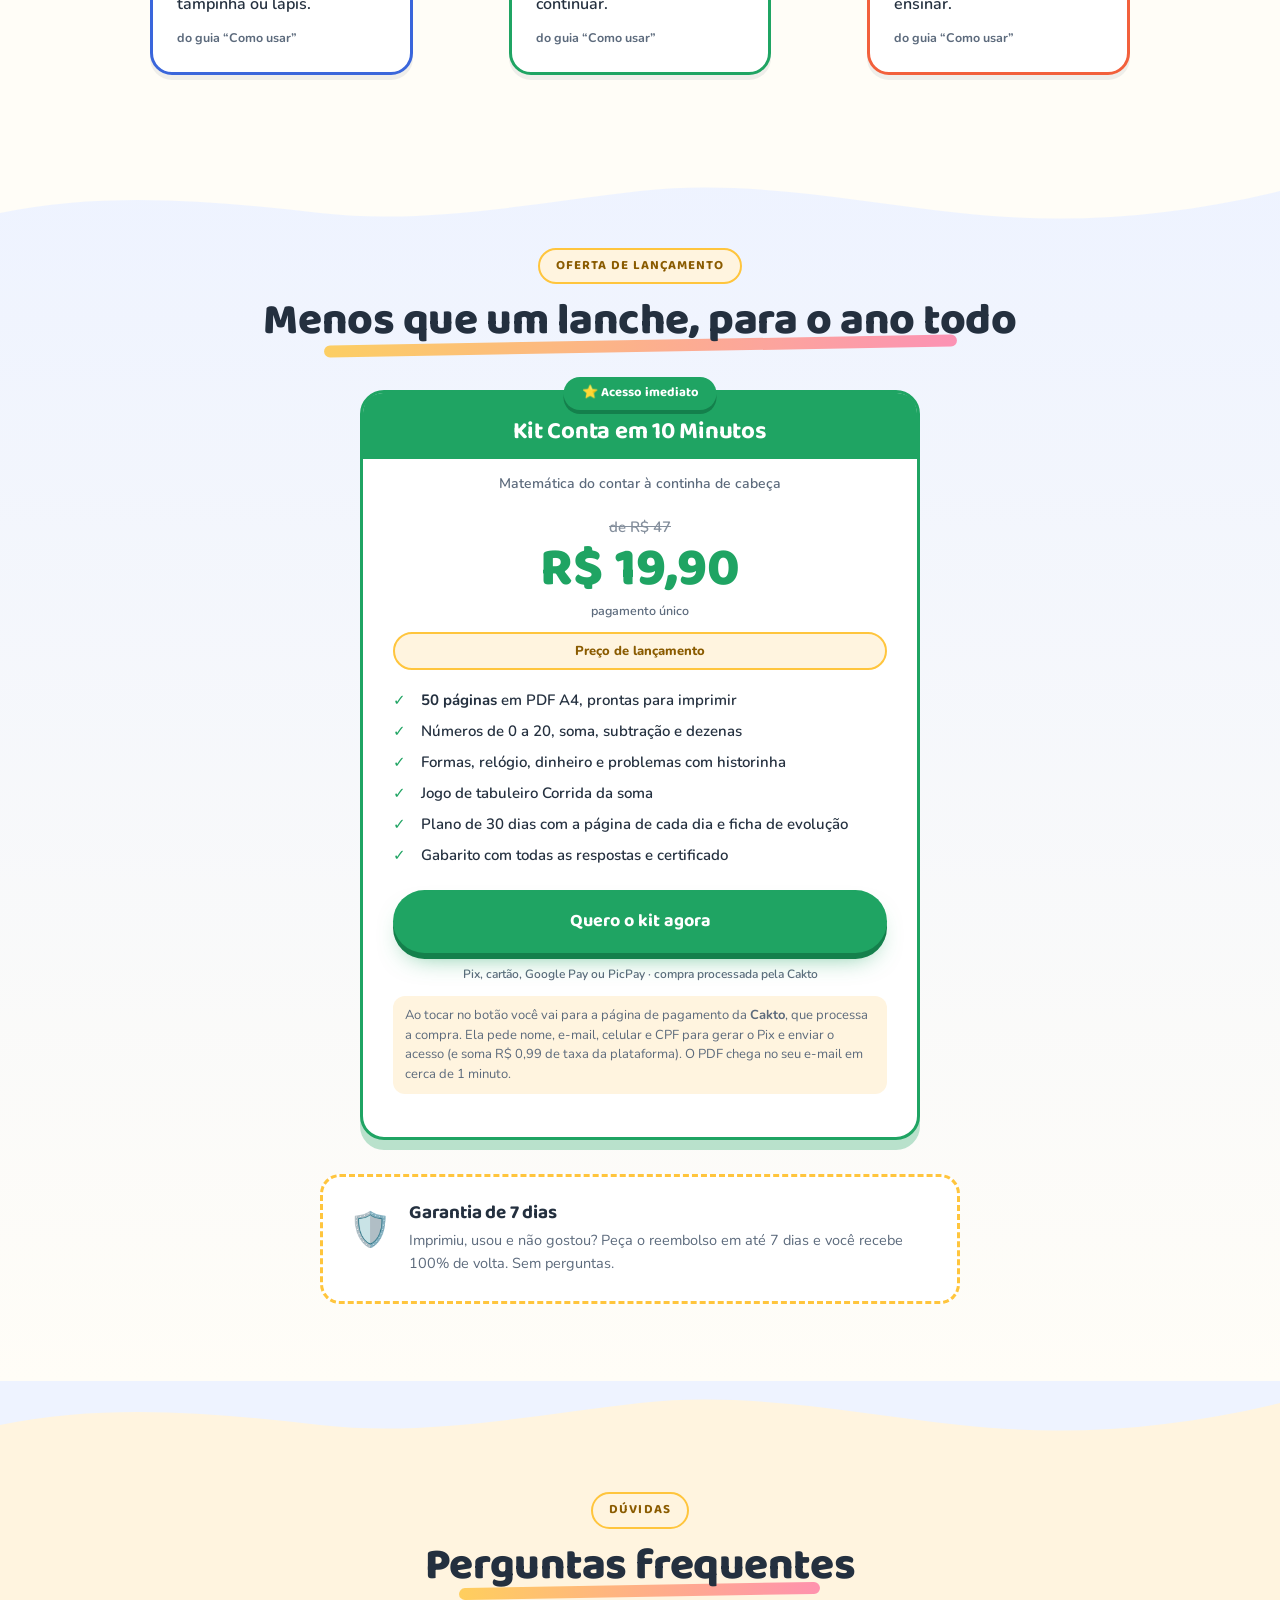
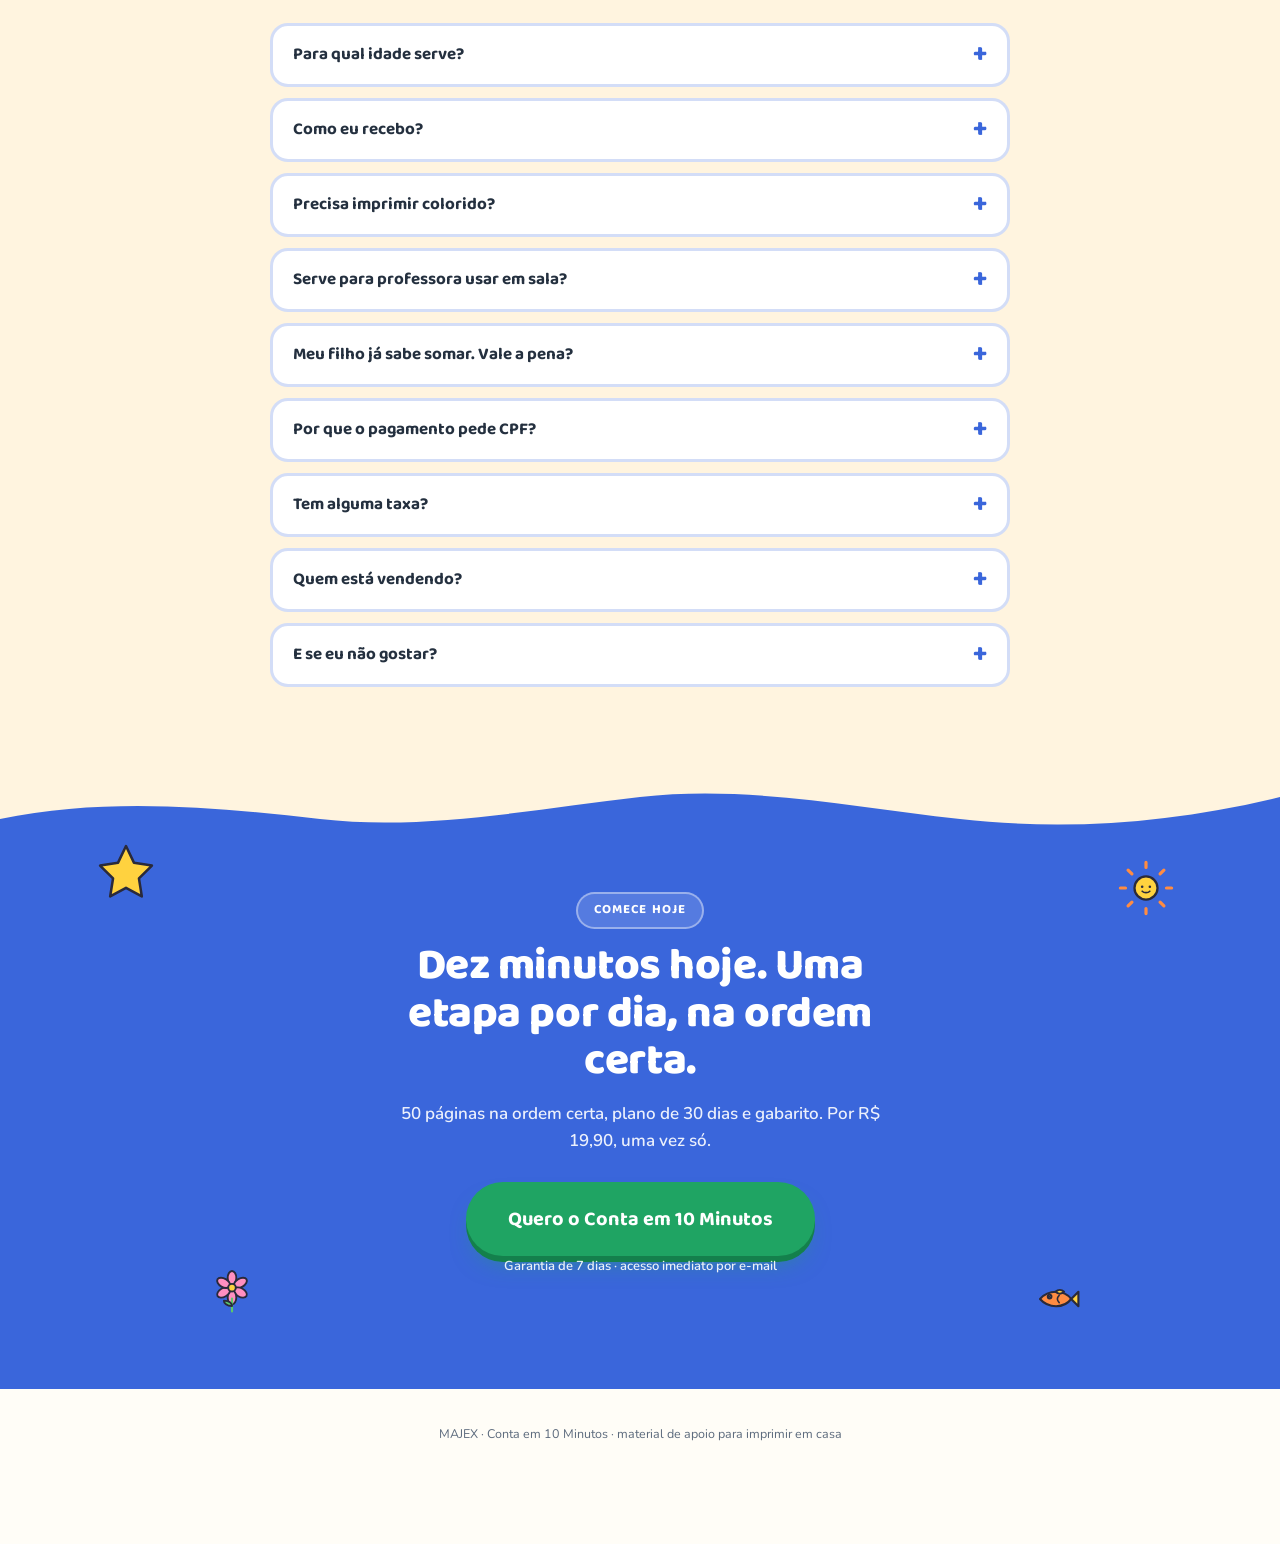
==== commit 751ce9a6: "Landings: botões de compra direto ao checkout, sem cronômetro que reinicia, título igual ao gancho d" ====
--- a/conta/index.html
+++ b/conta/index.html
@@ -284,8 +284,11 @@
 .fq__q::after{content:"+";position:absolute;right:20px;top:50%;transform:translateY(-50%);
   color:var(--azul);font-size:26px;font-weight:800;transition:transform .35s var(--ease)}
 .fq.is-open .fq__q::after{transform:translateY(-50%) rotate(45deg)}
-.fq__a{max-height:0;overflow:hidden;transition:max-height .45s var(--ease)}
-.fq__a p{margin:0 20px 18px;color:var(--soft);font-size:15px}
+.fq__a{display:grid;grid-template-rows:0fr;transition:grid-template-rows .45s var(--ease)}
+.fq__a>*{overflow:hidden;min-height:0}
+.fq.is-open .fq__a{grid-template-rows:1fr}
+.fq__a p{margin:0;padding:0 20px;color:var(--soft);font-size:15px}
+.fq__a p::after{content:"";display:block;height:18px}
 
 /* final */
 .final{padding:116px 0 84px;text-align:center;background:var(--azul);color:#fff;position:relative;overflow:hidden}
@@ -355,13 +358,13 @@
 <div class="prog" id="prog" aria-hidden="true"></div>
 
 <div class="top" id="top">
-  <div class="top__in"><span class="top__x">🎉 Oferta de lançamento: </span><b>R$ 19,90</b> em vez de R$ 47 · termina em <span class="top__c" data-clock>15:00</span></div>
+  <div class="top__in"><span class="top__x">🎉 Preço de lançamento: </span><b>R$ 19,90</b> em vez de R$ 47 · pagamento único no Pix</div>
 </div>
 
 <header class="nav" id="nav">
   <div class="wrap nav__in">
     <div class="brand"><span class="brand__b brand__b--azul">+</span> Conta em 10 Minutos</div>
-    <a href="#ofertas" class="btn btn--sm">Quero o kit</a>
+    <a href="#ofertas" class="btn btn--sm" data-checkout>Quero o kit</a>
   </div>
 </header>
 
@@ -384,7 +387,7 @@
       <img src="img/hero.png" alt="Páginas do kit Conta em 10 Minutos espalhadas em leque" width="1300" height="720" fetchpriority="high">
     </div>
 
-    <p class="lead hero__sub r" data-d="3">São <b>50 páginas de matemática na ordem em que a criança aprende</b>: primeiro contar, depois juntar e tirar, depois dezenas, e por fim a matemática do dia a dia, com relógio e dinheiro. Tem plano de 30 dias e gabarito com todas as respostas.</p>
+    <p class="lead hero__sub r" data-d="3"><b>50 páginas de matemática na ordem em que a criança aprende</b>: contar, somar, tirar, dezenas, relógio e dinheiro. Com plano de 30 dias e gabarito.</p>
 
     <div class="checks r" data-d="4">
       <span><i>🖨️</i> Imprime em casa</span>
@@ -394,9 +397,8 @@
     </div>
 
     <div class="hero__cta r" data-d="5">
-      <a href="#ofertas" class="btn btn--lg btn--pulse">Quero o kit por R$ 19,90</a>
-      <span class="hero__price"><s>de R$ 47</s> · <b>R$ 19,90</b> · pagamento único</span>
-      <span class="hero__timer">⏱ o desconto termina em <b data-clock>15:00</b></span>
+      <a href="#ofertas" class="btn btn--lg btn--pulse" data-checkout>Quero o kit por R$ 19,90</a>
+      <span class="hero__price"><s>de R$ 47</s> · <b>R$ 19,90</b> no Pix · pagamento único · PDF no e-mail na hora</span>
     </div>
   </div>
 </section>
@@ -510,7 +512,7 @@
         <h3>Kit Conta em 10 Minutos</h3>
         <p class="plan__s">Matemática do contar à continha de cabeça</p>
         <div class="plan__p"><s>de R$ 47</s><b>R$ 19,90</b><i>pagamento único</i></div>
-        <div class="plan__eco">⏱ o desconto termina em <span data-clock>15:00</span></div>
+        <div class="plan__eco">Preço de lançamento</div>
         <ul>
           <li><b>50 páginas</b> em PDF A4, prontas para imprimir</li>
           <li>Números de 0 a 20, soma, subtração e dezenas</li>
@@ -520,7 +522,8 @@
           <li>Gabarito com todas as respostas e certificado</li>
         </ul>
         <a href="#" class="btn" data-checkout>Quero o kit agora</a>
-        <div class="plan__f">Pix, cartão, Google Pay ou PicPay</div>
+        <div class="plan__f">Pix, cartão, Google Pay ou PicPay · compra processada pela Cakto</div>
+        <p class="plan__n" style="font-size:13px;line-height:1.5;color:var(--soft);background:var(--cream);border-radius:12px;padding:10px 12px;margin-top:12px">Ao tocar no botão você vai para a página de pagamento da <b>Cakto</b>, que processa a compra. Ela pede nome, e-mail, celular e CPF para gerar o Pix e enviar o acesso (e soma R$ 0,99 de taxa da plataforma). O PDF chega no seu e-mail em cerca de 1 minuto.</p>
       </div>
     </div>
 
@@ -541,6 +544,9 @@
       <div class="fq"><button class="fq__q">Precisa imprimir colorido?</button><div class="fq__a"><p>Não precisa. O kit é colorido, mas as figuras têm contorno forte e os fundos são claros, então as páginas funcionam em preto e branco também.</p></div></div>
       <div class="fq"><button class="fq__q">Serve para professora usar em sala?</button><div class="fq__a"><p>Serve. Muitas atividades funcionam como tarefa de casa ou reforço, e o gabarito ajuda na correção.</p></div></div>
       <div class="fq"><button class="fq__q">Meu filho já sabe somar. Vale a pena?</button><div class="fq__a"><p>Vale para as etapas seguintes: dezenas, quadro de 1 a 100, horas, dinheiro e problemas com historinha. Comece pela página em que ele ainda erra.</p></div></div>
+      <div class="fq"><button class="fq__q">Por que o pagamento pede CPF?</button><div class="fq__a"><p>A Cakto, plataforma que processa o pagamento, pede o CPF para gerar a cobrança no Pix e emitir o comprovante. Seus dados ficam com ela; nós não vemos nem guardamos seu cartão.</p></div></div>
+      <div class="fq"><button class="fq__q">Tem alguma taxa?</button><div class="fq__a"><p>A plataforma de pagamento soma R$ 0,99 de taxa de serviço. No Pix, o total fica R$ 20,89, uma vez só.</p></div></div>
+      <div class="fq"><button class="fq__q">Quem está vendendo?</button><div class="fq__a"><p>A MAJEX. O pagamento e a entrega são feitos pela Cakto, com garantia de 7 dias pelo próprio sistema dela.</p></div></div>
       <div class="fq"><button class="fq__q">E se eu não gostar?</button><div class="fq__a"><p>Você tem 7 dias de garantia. Pediu o reembolso dentro do prazo, recebe o valor de volta.</p></div></div>
     </div>
   </div>
@@ -565,14 +571,14 @@
 
 <footer class="foot">MAJEX · Conta em 10 Minutos · material de apoio para imprimir em casa</footer>
 
-<div class="bar" id="bar"><div><b>R$ 19,90</b><span>termina em <span data-clock>15:00</span></span></div><a href="#" class="btn btn--sm" data-checkout>Quero o kit</a></div>
+<div class="bar" id="bar"><div><b>R$ 19,90</b><span>no Pix · pagamento único</span></div><a href="#" class="btn btn--sm" data-checkout>Quero o kit</a></div>
 
 <script>
 /* ===== CONFIGURAÇÃO ===== */
 var CHECKOUT = "https://pay.cakto.com.br/xkn5p4v";
 var PRECO = 19.90, PRODUTO = "Conta em 10 Minutos";
-var MINUTOS_DA_OFERTA = 15, CHAVE_OFERTA = "majex_conta_fim_oferta";
 var TIKTOK_PIXEL = "DAQ49UJC77U1JKBFUR2G";   /* pixel "MAJEX - Sites" (Events Manager do TikTok) */
+var GOOGLE_TAG = "AW-18470251762";   /* tag do Google Ads (conta 622-986-8680) */
 var META_PIXEL = "";
 </script>
 <script>
@@ -582,6 +588,12 @@
     !function(w,d,t){w.TiktokAnalyticsObject=t;var ttq=w[t]=w[t]||[];ttq.methods=["page","track","identify","instances","debug","on","off","once","ready","alias","group","enableCookie","disableCookie"];ttq.setAndDefer=function(t,e){t[e]=function(){t.push([e].concat(Array.prototype.slice.call(arguments,0)))}};for(var i=0;i<ttq.methods.length;i++)ttq.setAndDefer(ttq,ttq.methods[i]);ttq.load=function(e,n){var i="https://analytics.tiktok.com/i18n/pixel/events.js";ttq._i=ttq._i||{};ttq._i[e]=[];ttq._i[e]._u=i;ttq._t=ttq._t||{};ttq._t[e]=+new Date;ttq._o=ttq._o||{};ttq._o[e]=n||{};var o=d.createElement("script");o.type="text/javascript";o.async=!0;o.src=i+"?sdkid="+e+"&lib="+t;var a=d.getElementsByTagName("script")[0];a.parentNode.insertBefore(o,a)};ttq.load(TIKTOK_PIXEL);ttq.page();}(window,document,"ttq");
     ttq.track("ViewContent",{content_name:PRODUTO,value:PRECO,currency:"BRL"});
   }
+  if(GOOGLE_TAG){
+    var g = document.createElement("script"); g.async = true; g.src = "https://www.googletagmanager.com/gtag/js?id=" + GOOGLE_TAG;
+    document.head.appendChild(g);
+    window.dataLayer = window.dataLayer || []; window.gtag = function(){ dataLayer.push(arguments); };
+    gtag("js", new Date()); gtag("config", GOOGLE_TAG);
+  }
   if(META_PIXEL){
     !function(f,b,e,v,n,t,s){if(f.fbq)return;n=f.fbq=function(){n.callMethod?n.callMethod.apply(n,arguments):n.queue.push(arguments)};if(!f._fbq)f._fbq=n;n.push=n;n.loaded=!0;n.version="2.0";n.queue=[];t=b.createElement(e);t.async=!0;t.src=v;s=b.getElementsByTagName(e)[0];s.parentNode.insertBefore(t,s)}(window,document,"script","https://connect.facebook.net/en_US/fbevents.js");
     fbq("init",META_PIXEL); fbq("track","PageView");
@@ -591,20 +603,15 @@
   qs.forEach(function(v,k){ if(/^(utm_|ttclid$|fbclid$|gclid$|src$|sck$)/.test(k)) passa.set(k,v); });
   var destino = CHECKOUT + (passa.toString() ? "?" + passa.toString() : "");
   document.querySelectorAll("[data-checkout]").forEach(function(a){
-    a.href = destino; a.target = "_blank"; a.rel = "noopener";
-    a.addEventListener("click", function(){
+    /* mesma aba: o navegador interno do TikTok/Instagram costuma ignorar links de nova aba */
+    a.href = destino;
+    a.addEventListener("click", function(e){
+      e.preventDefault(); setTimeout(function(){ location.href = destino; }, 350);
       if(window.ttq) ttq.track("InitiateCheckout",{content_name:PRODUTO,value:PRECO,currency:"BRL"});
       if(window.fbq) fbq("track","InitiateCheckout",{content_name:PRODUTO,value:PRECO,currency:"BRL"});
+      if(window.gtag) gtag("event","begin_checkout",{value:PRECO,currency:"BRL",items:[{item_name:PRODUTO}]});
     });
   });
-
-  var clocks = document.querySelectorAll("[data-clock]"), alvo;
-  function novo(){ alvo = Date.now() + MINUTOS_DA_OFERTA*6e4; try{ localStorage.setItem(CHAVE_OFERTA,String(alvo)); }catch(e){} }
-  try{ alvo = Number(localStorage.getItem(CHAVE_OFERTA)); if(!alvo || alvo - Date.now() > MINUTOS_DA_OFERTA*6e4) novo(); }catch(e){ novo(); }
-  function pad(n){ return String(n).padStart(2,"0"); }
-  function tick(){ var d = alvo - Date.now(); if(d <= 0){ novo(); d = alvo - Date.now(); }
-    var t = pad(Math.floor(d/6e4)) + ":" + pad(Math.floor(d/1e3)%60); clocks.forEach(function(c){ c.textContent = t; }); }
-  tick(); setInterval(tick,1000);
 
   var io = new IntersectionObserver(function(es){ es.forEach(function(e){ if(e.isIntersecting){ e.target.classList.add("is-in"); io.unobserve(e.target); } }); },
     {threshold:.14, rootMargin:"0px 0px -6% 0px"});
@@ -619,8 +626,8 @@
   document.querySelectorAll(".fq__q").forEach(function(b){
     b.addEventListener("click", function(){
       var it = b.parentElement, pn = it.querySelector(".fq__a"), aberto = it.classList.contains("is-open");
-      document.querySelectorAll(".fq.is-open").forEach(function(o){ o.classList.remove("is-open"); o.querySelector(".fq__a").style.maxHeight = null; });
-      if(!aberto){ it.classList.add("is-open"); pn.style.maxHeight = pn.scrollHeight + "px"; }
+      document.querySelectorAll(".fq.is-open").forEach(function(o){ o.classList.remove("is-open"); });
+      if(!aberto) it.classList.add("is-open");
     });
   });
 
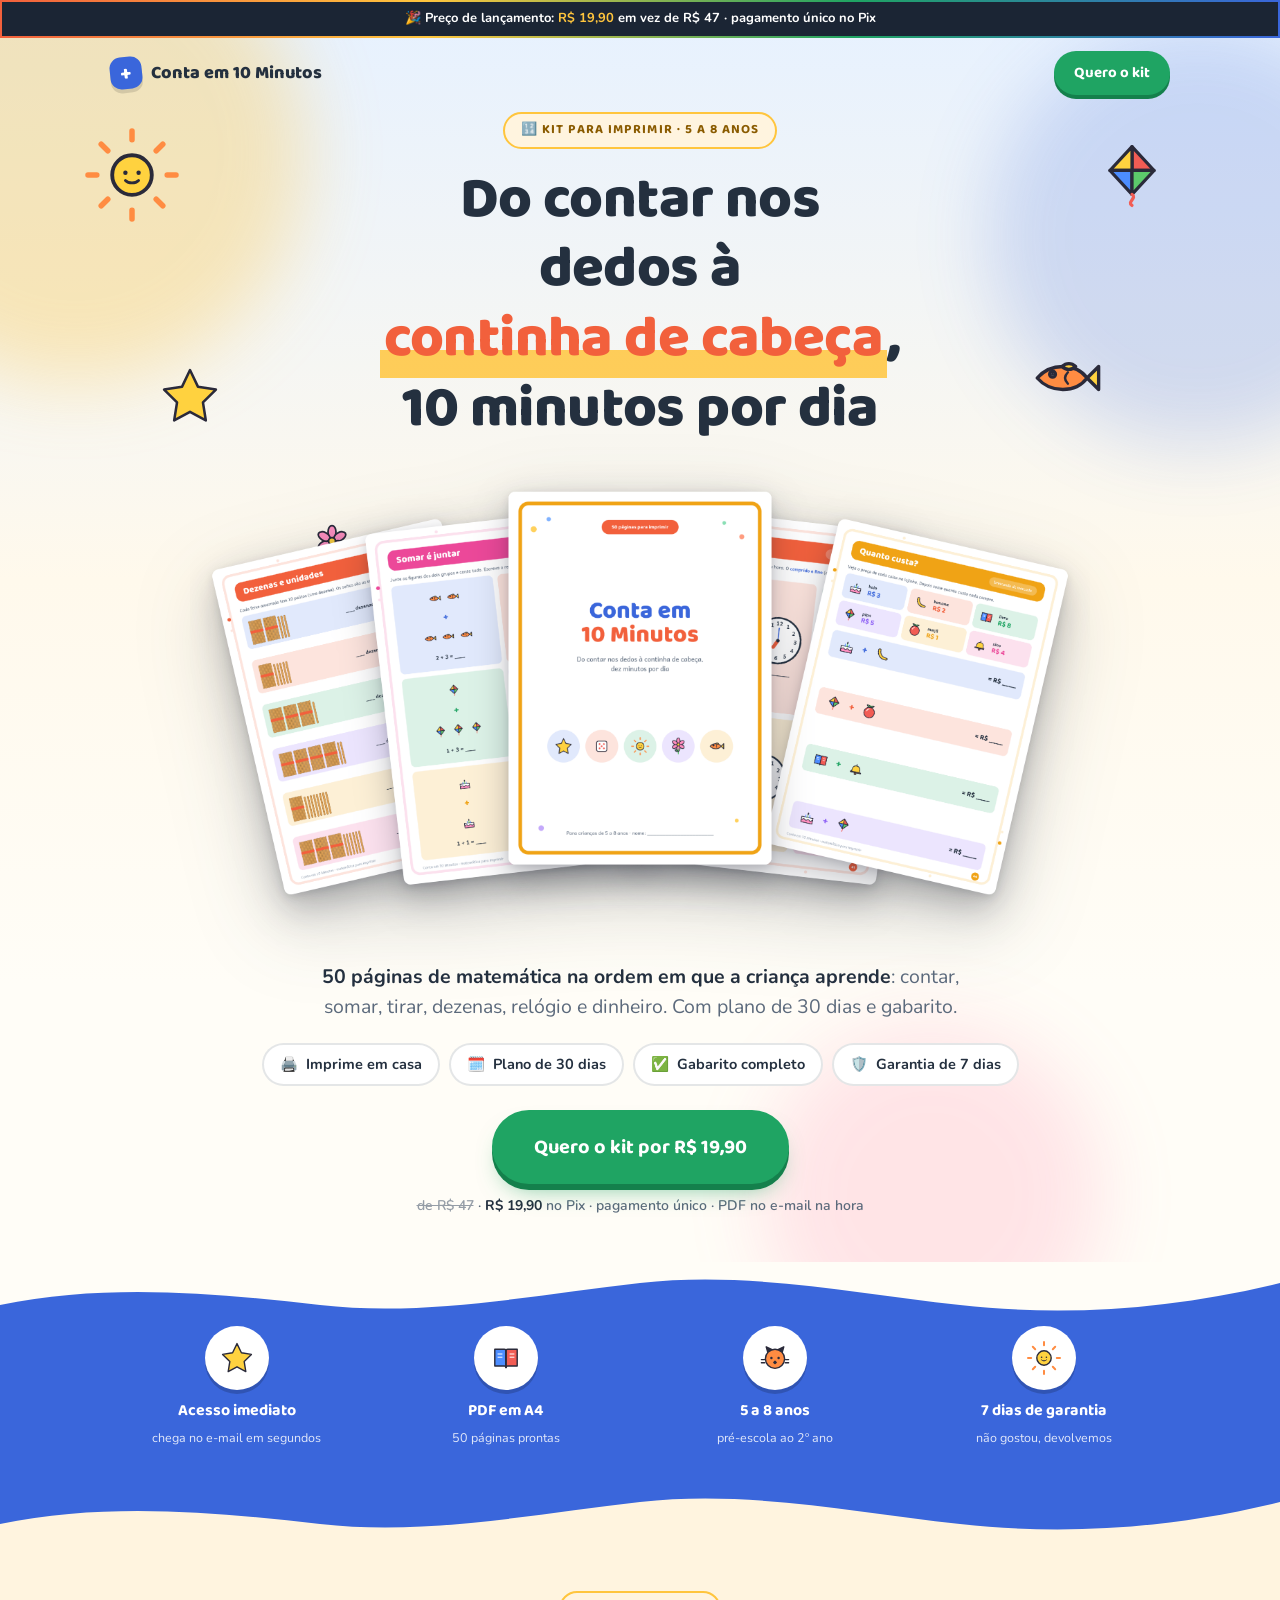
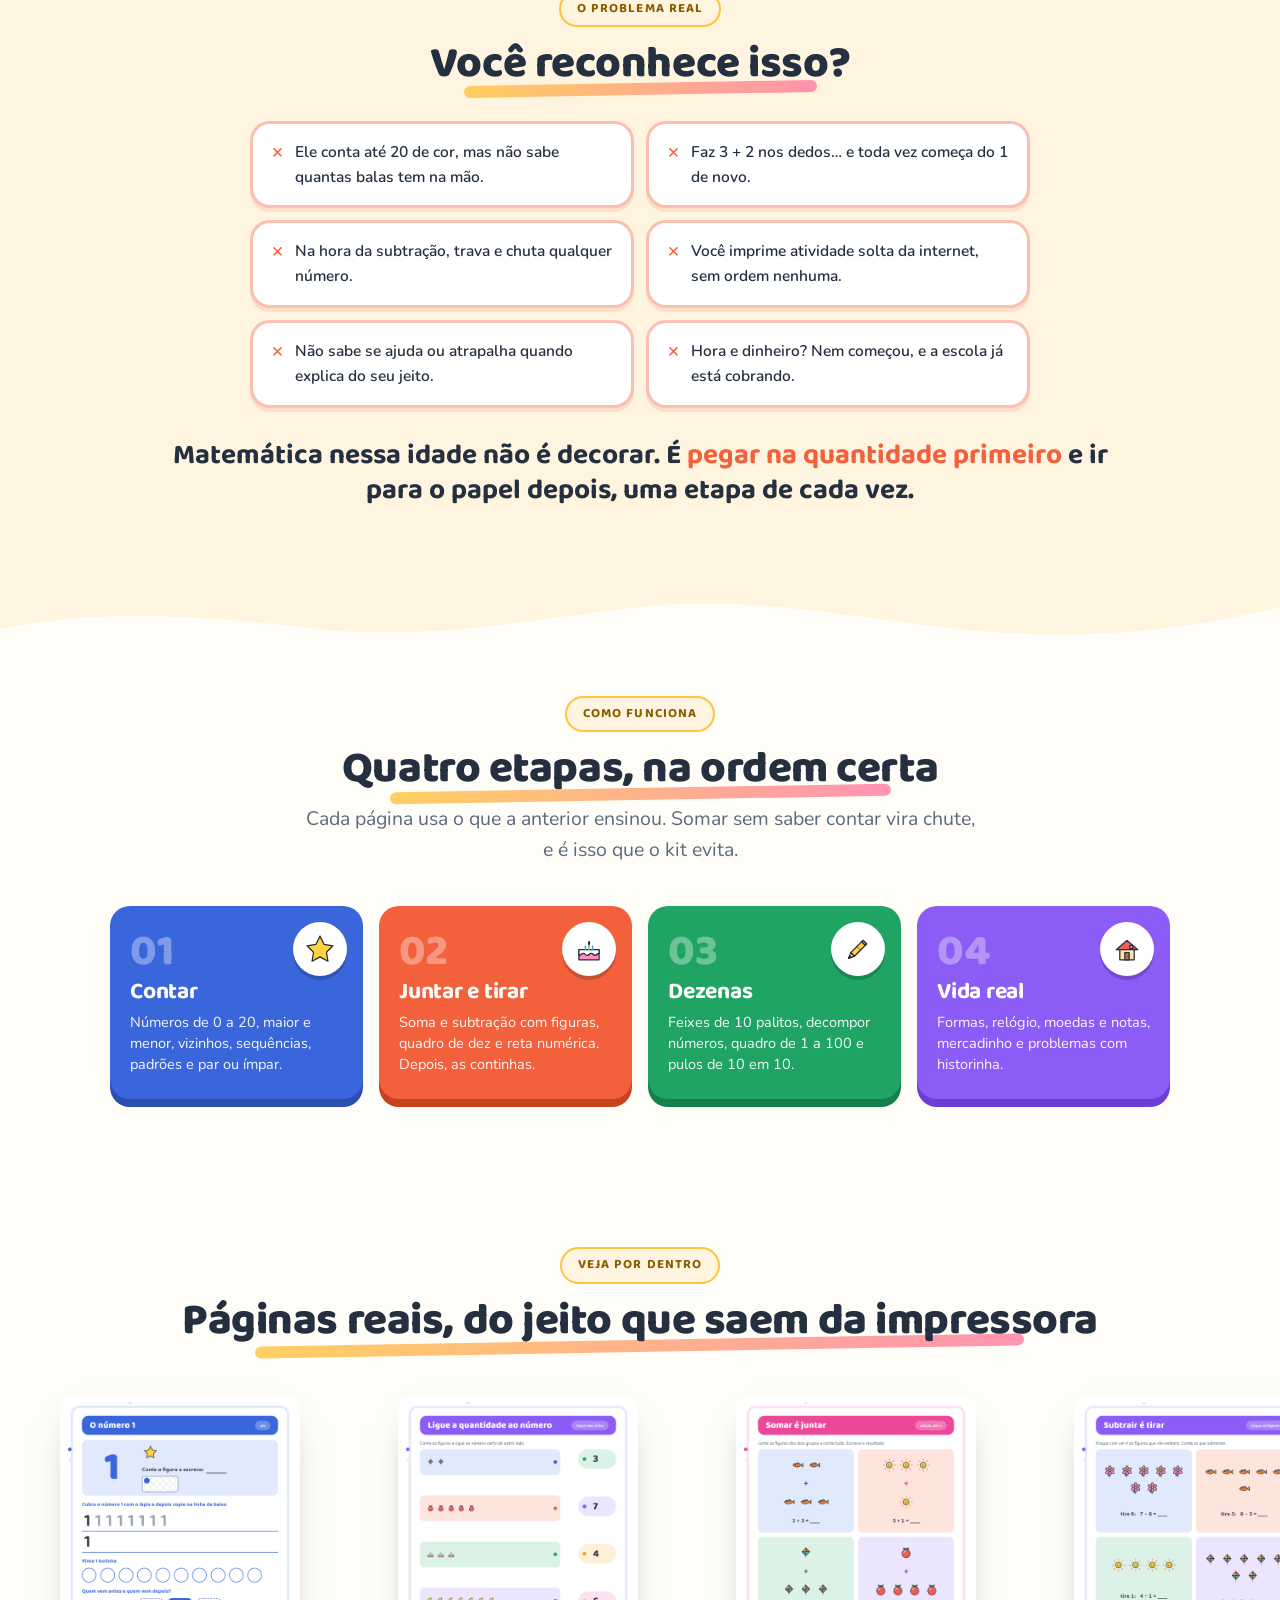
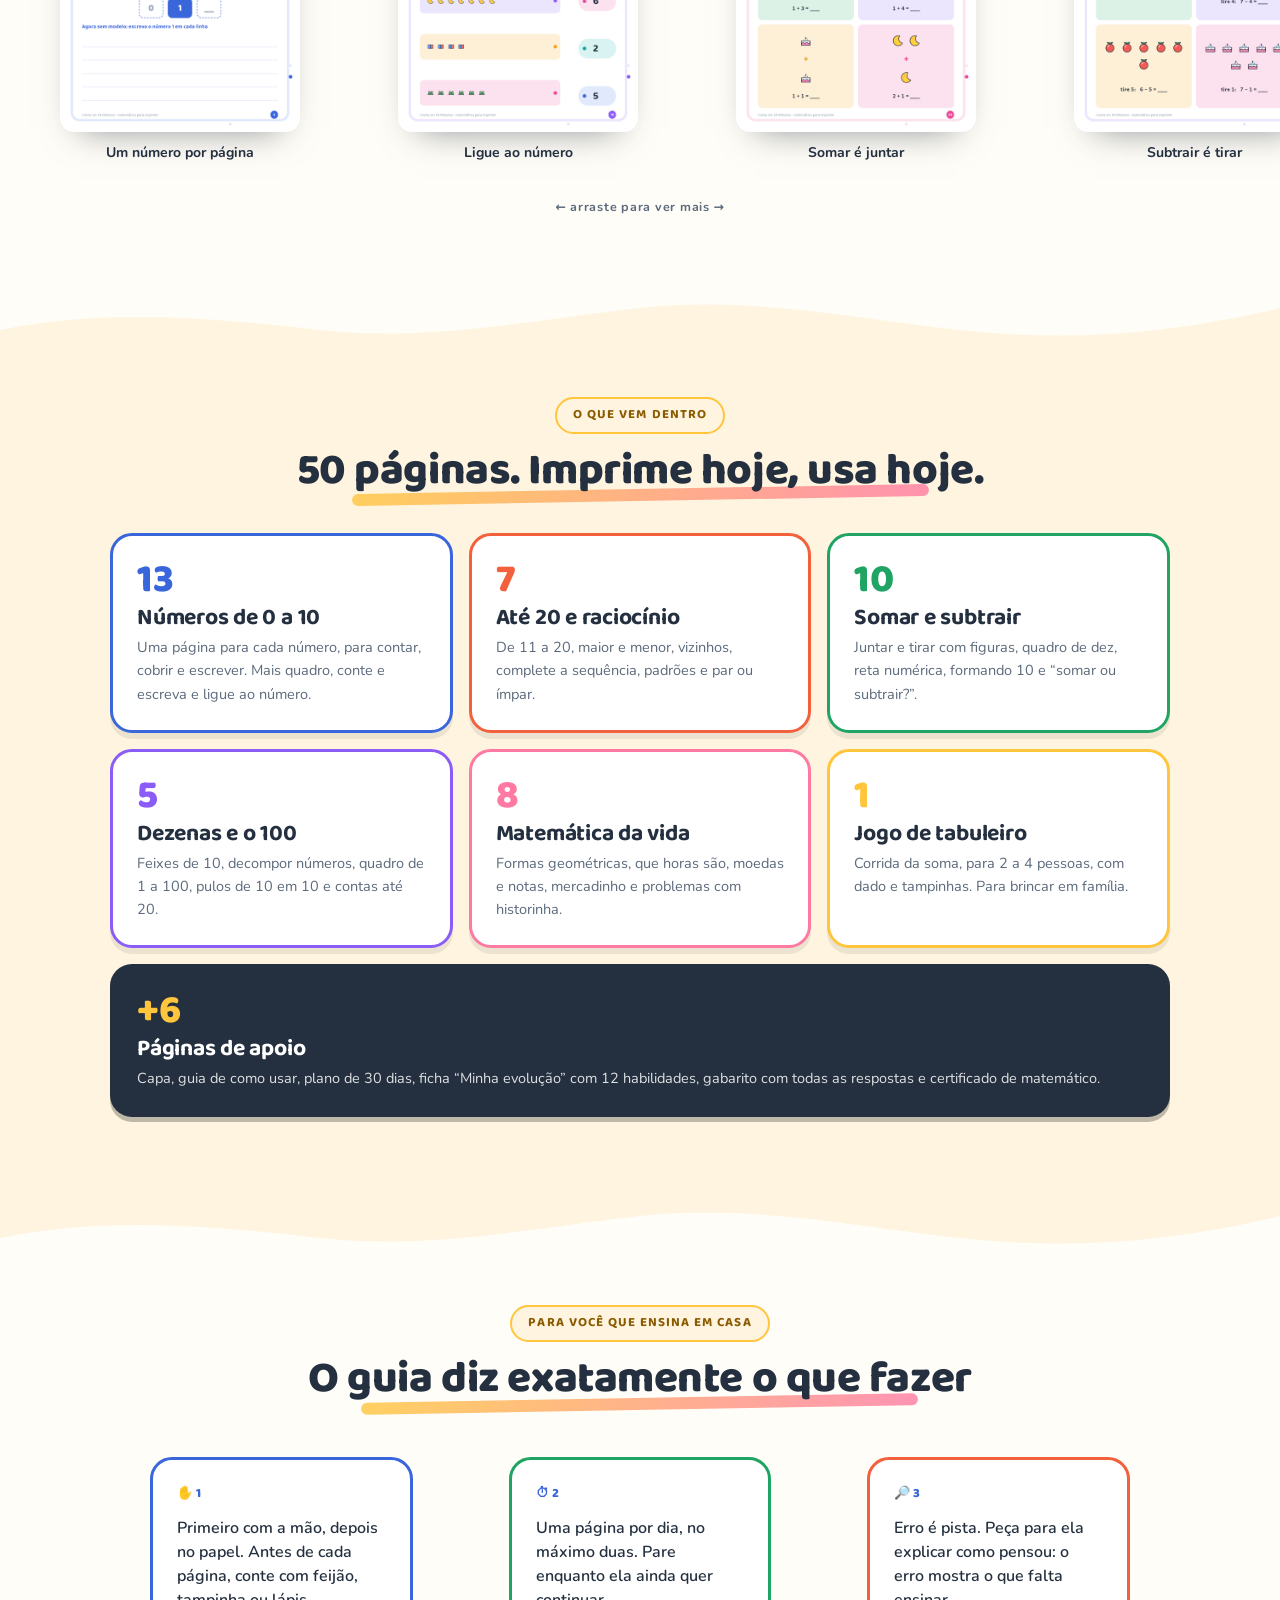
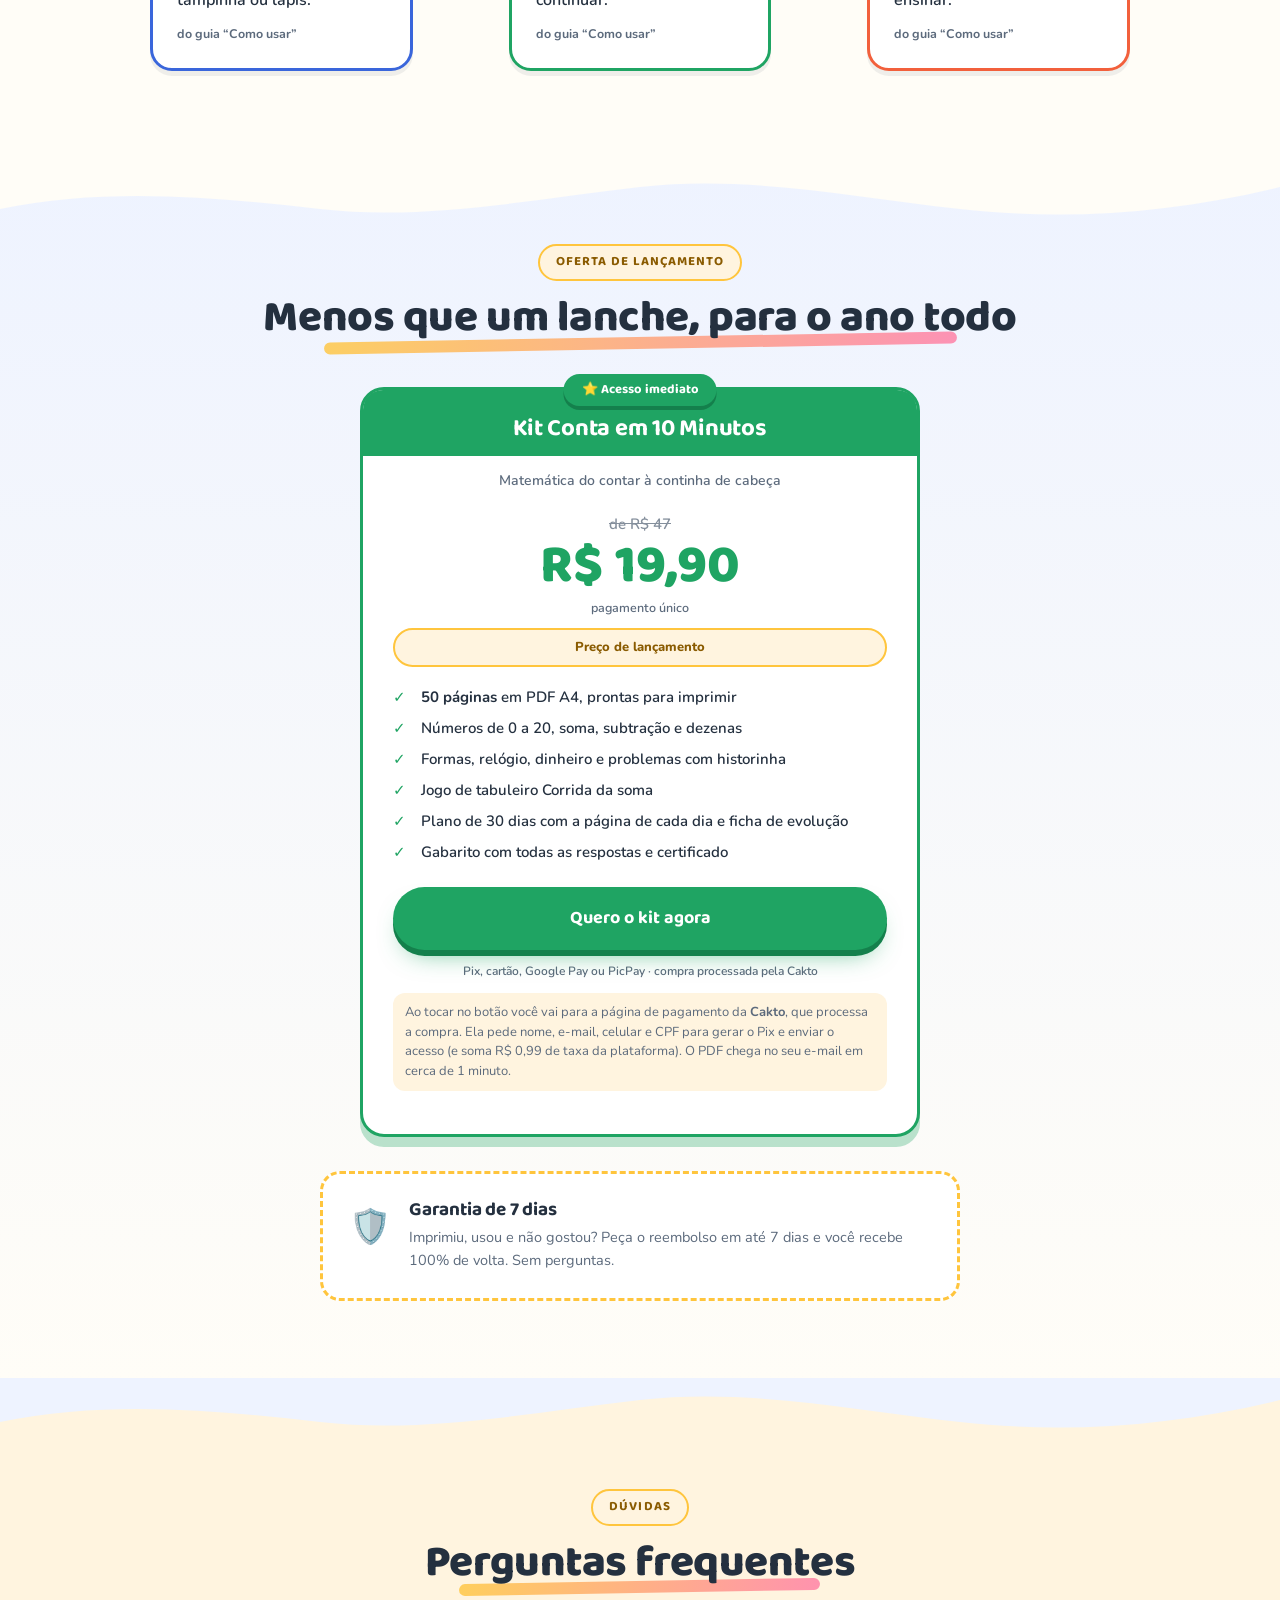
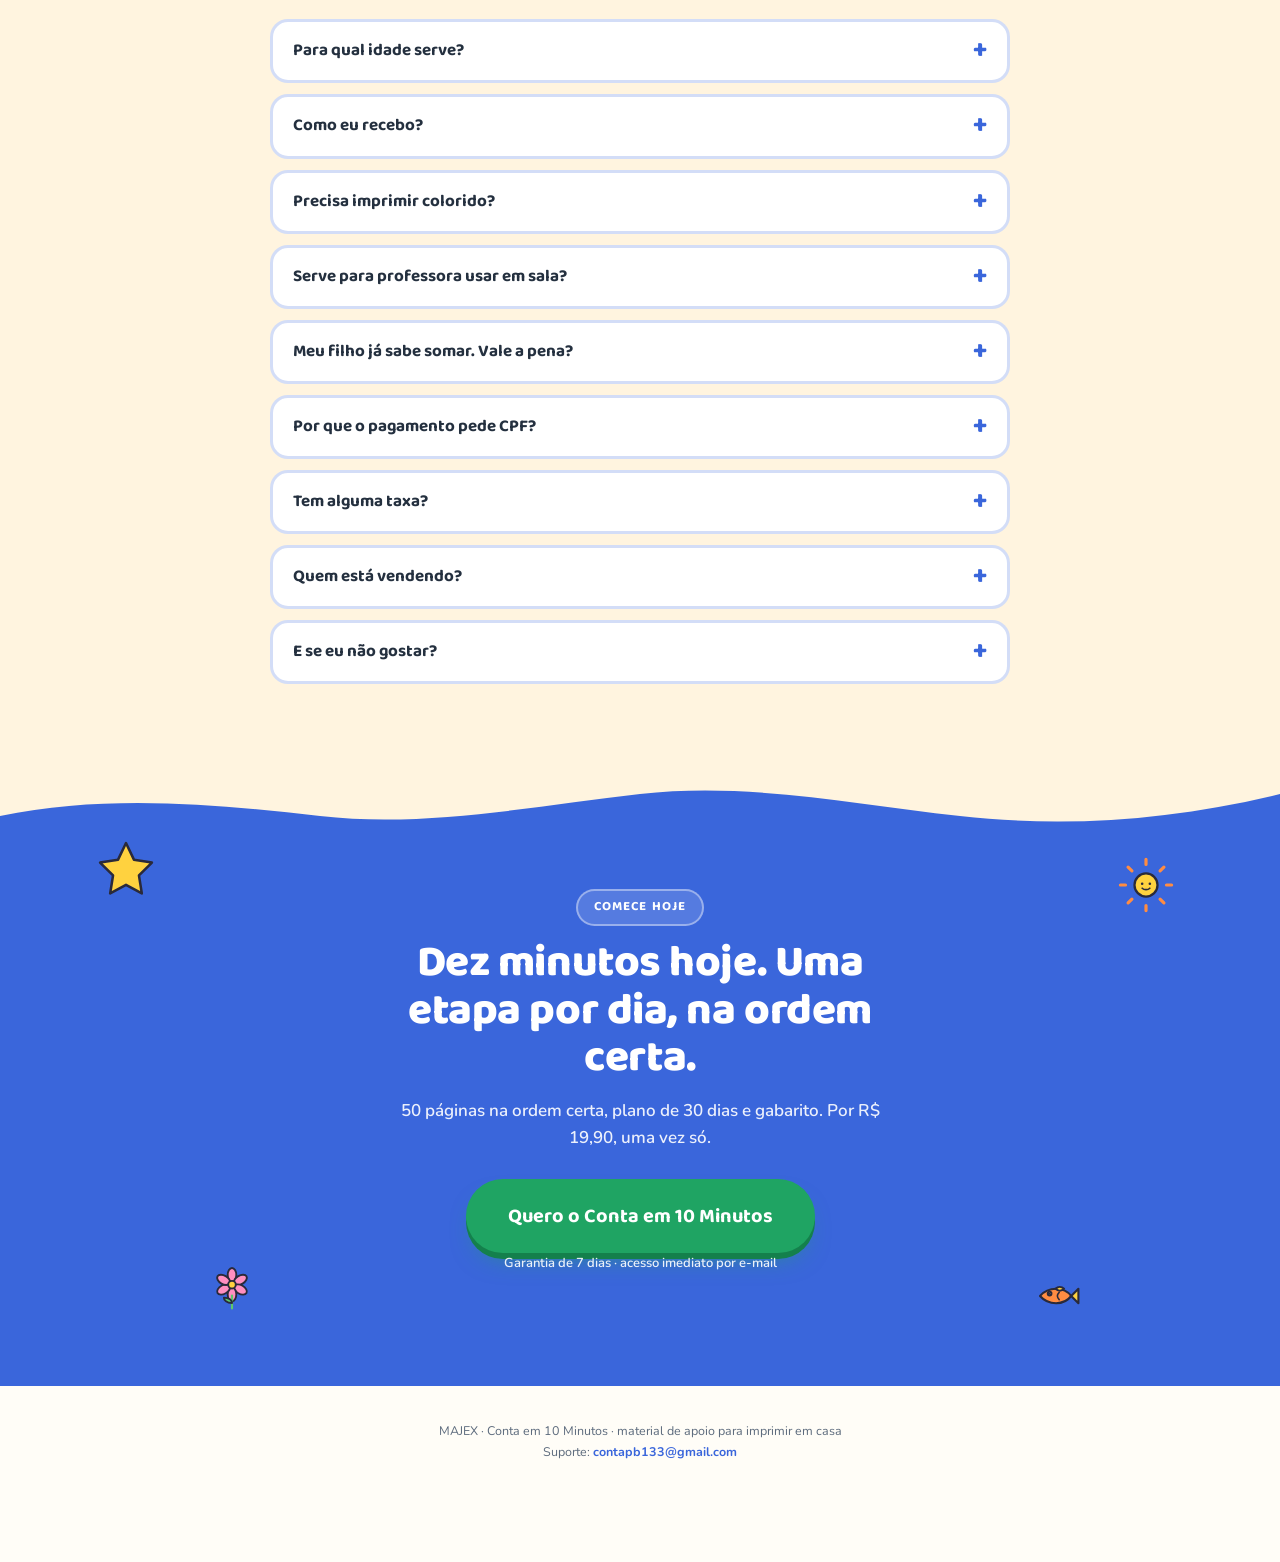
==== commit be490e9e: "E-mail de suporte (contapb133@gmail.com) no rodapé e no FAQ das landings Co-Authored-By: Claude Opus" ====
--- a/conta/index.html
+++ b/conta/index.html
@@ -222,7 +222,7 @@
 .tst__g{display:grid;grid-template-columns:repeat(3,1fr);gap:16px;margin-top:36px}
 .tq{background:#fff;border:3px solid var(--line);border-radius:22px;padding:24px;display:flex;
   flex-direction:column;gap:12px;box-shadow:0 5px 0 rgba(36,48,63,.07)}
-.tq div{color:var(--amarelo);font-size:15px;letter-spacing:.08em}
+.tq div{color:var(--soft);font-size:13px;font-weight:800;letter-spacing:.04em;text-transform:uppercase}
 .tq blockquote{margin:0;font-size:16px;line-height:1.5;font-weight:600}
 .tq:nth-child(1){border-color:var(--azul)}.tq:nth-child(2){border-color:var(--verde)}.tq:nth-child(3){border-color:var(--coral)}
 .tq cite{font-style:normal;font-size:12.5px;font-weight:700;color:var(--soft);margin-top:auto}
@@ -304,6 +304,7 @@
 
 .foot{padding:34px 0 100px;font-size:12.5px;color:var(--soft);text-align:center;line-height:1.7}
 .foot a{color:var(--azul);font-weight:700}
+.fq__a a{color:var(--azul);font-weight:700}
 
 /* barra mobile */
 .bar{position:fixed;left:0;right:0;bottom:0;z-index:55;background:rgba(255,253,247,.97);
@@ -540,13 +541,13 @@
     <div class="center"><span class="eyebrow r">Dúvidas</span><h2 class="r sw" data-d="1" style="margin-top:14px">Perguntas frequentes</h2></div>
     <div class="faq__l">
       <div class="fq"><button class="fq__q">Para qual idade serve?</button><div class="fq__a"><p>De 5 a 8 anos, da pré-escola ao 2º ano. O plano segue a ordem do kit e mostra a página de cada dia. A criança de 7 ou 8 anos costuma passar rápido pelas primeiras páginas de números e gastar mais tempo em soma, subtração e dezenas.</p></div></div>
-      <div class="fq"><button class="fq__q">Como eu recebo?</button><div class="fq__a"><p>Logo depois do pagamento chega um e-mail com o acesso. Você baixa o PDF e imprime em casa ou numa papelaria.</p></div></div>
+      <div class="fq"><button class="fq__q">Como eu recebo?</button><div class="fq__a"><p>Logo depois do pagamento chega um e-mail com o acesso. Você baixa o PDF e imprime em casa ou numa papelaria. Se não chegar em alguns minutos, olhe a caixa de spam ou escreva para <a href="mailto:contapb133@gmail.com">contapb133@gmail.com</a>.</p></div></div>
       <div class="fq"><button class="fq__q">Precisa imprimir colorido?</button><div class="fq__a"><p>Não precisa. O kit é colorido, mas as figuras têm contorno forte e os fundos são claros, então as páginas funcionam em preto e branco também.</p></div></div>
       <div class="fq"><button class="fq__q">Serve para professora usar em sala?</button><div class="fq__a"><p>Serve. Muitas atividades funcionam como tarefa de casa ou reforço, e o gabarito ajuda na correção.</p></div></div>
       <div class="fq"><button class="fq__q">Meu filho já sabe somar. Vale a pena?</button><div class="fq__a"><p>Vale para as etapas seguintes: dezenas, quadro de 1 a 100, horas, dinheiro e problemas com historinha. Comece pela página em que ele ainda erra.</p></div></div>
       <div class="fq"><button class="fq__q">Por que o pagamento pede CPF?</button><div class="fq__a"><p>A Cakto, plataforma que processa o pagamento, pede o CPF para gerar a cobrança no Pix e emitir o comprovante. Seus dados ficam com ela; nós não vemos nem guardamos seu cartão.</p></div></div>
       <div class="fq"><button class="fq__q">Tem alguma taxa?</button><div class="fq__a"><p>A plataforma de pagamento soma R$ 0,99 de taxa de serviço. No Pix, o total fica R$ 20,89, uma vez só.</p></div></div>
-      <div class="fq"><button class="fq__q">Quem está vendendo?</button><div class="fq__a"><p>A MAJEX. O pagamento e a entrega são feitos pela Cakto, com garantia de 7 dias pelo próprio sistema dela.</p></div></div>
+      <div class="fq"><button class="fq__q">Quem está vendendo?</button><div class="fq__a"><p>A MAJEX. O pagamento e a entrega são feitos pela Cakto, com garantia de 7 dias pelo próprio sistema dela. Dúvidas: <a href="mailto:contapb133@gmail.com">contapb133@gmail.com</a>.</p></div></div>
       <div class="fq"><button class="fq__q">E se eu não gostar?</button><div class="fq__a"><p>Você tem 7 dias de garantia. Pediu o reembolso dentro do prazo, recebe o valor de volta.</p></div></div>
     </div>
   </div>
@@ -569,7 +570,7 @@
 </section>
 </main>
 
-<footer class="foot">MAJEX · Conta em 10 Minutos · material de apoio para imprimir em casa</footer>
+<footer class="foot">MAJEX · Conta em 10 Minutos · material de apoio para imprimir em casa<br>Suporte: <a href="mailto:contapb133@gmail.com">contapb133@gmail.com</a></footer>
 
 <div class="bar" id="bar"><div><b>R$ 19,90</b><span>no Pix · pagamento único</span></div><a href="#" class="btn btn--sm" data-checkout>Quero o kit</a></div>
 
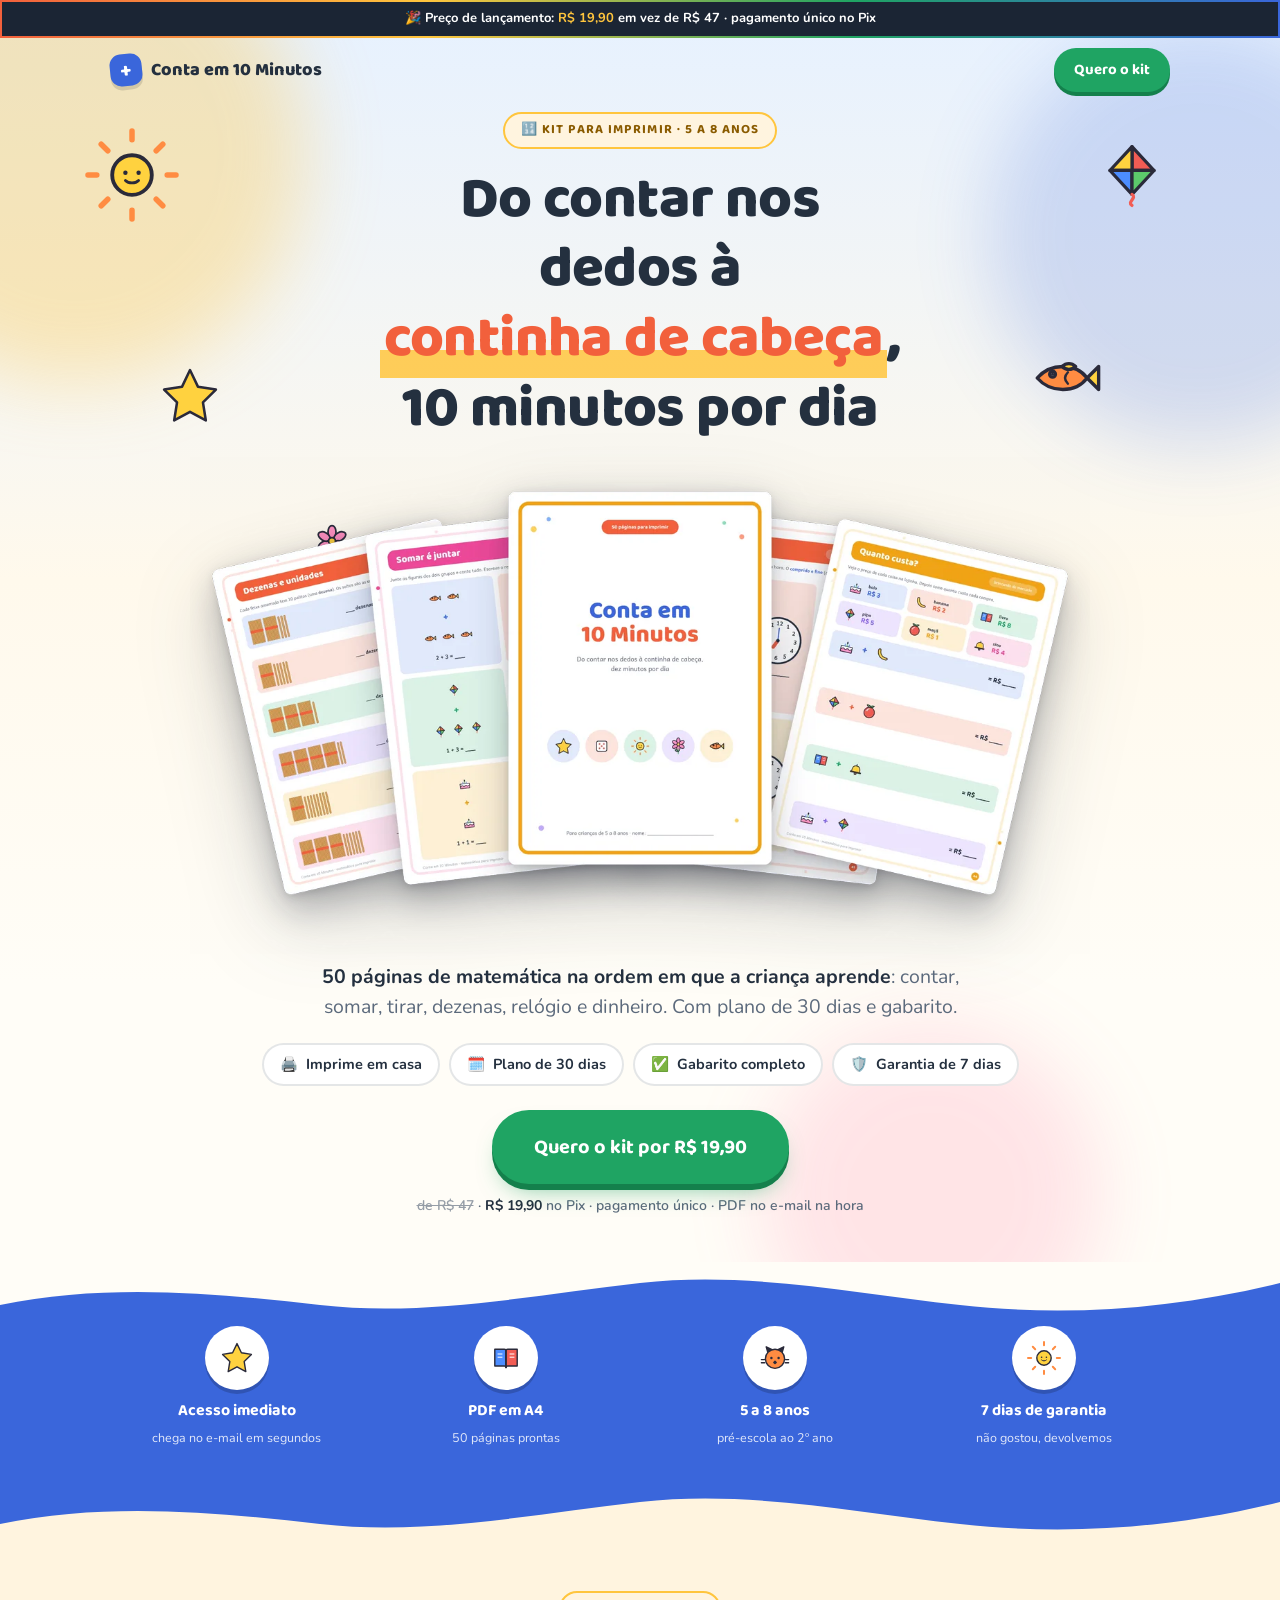
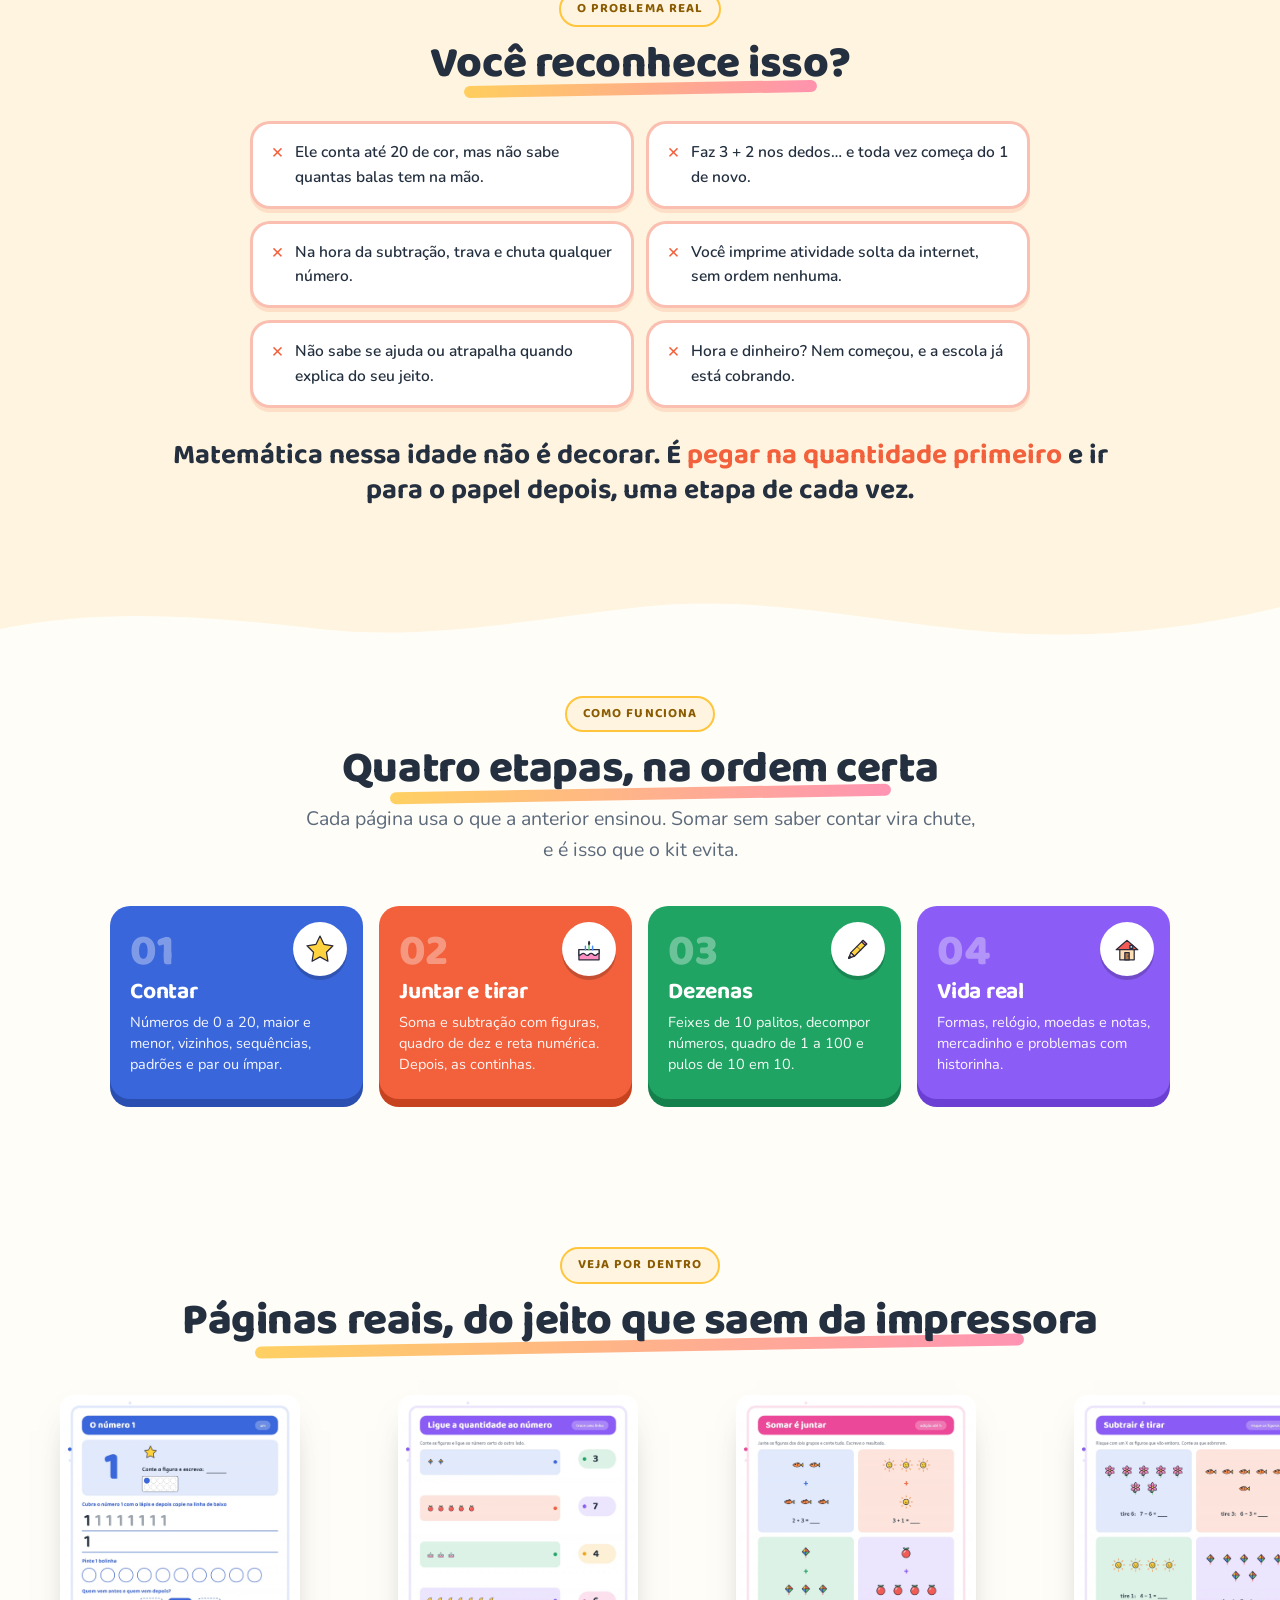
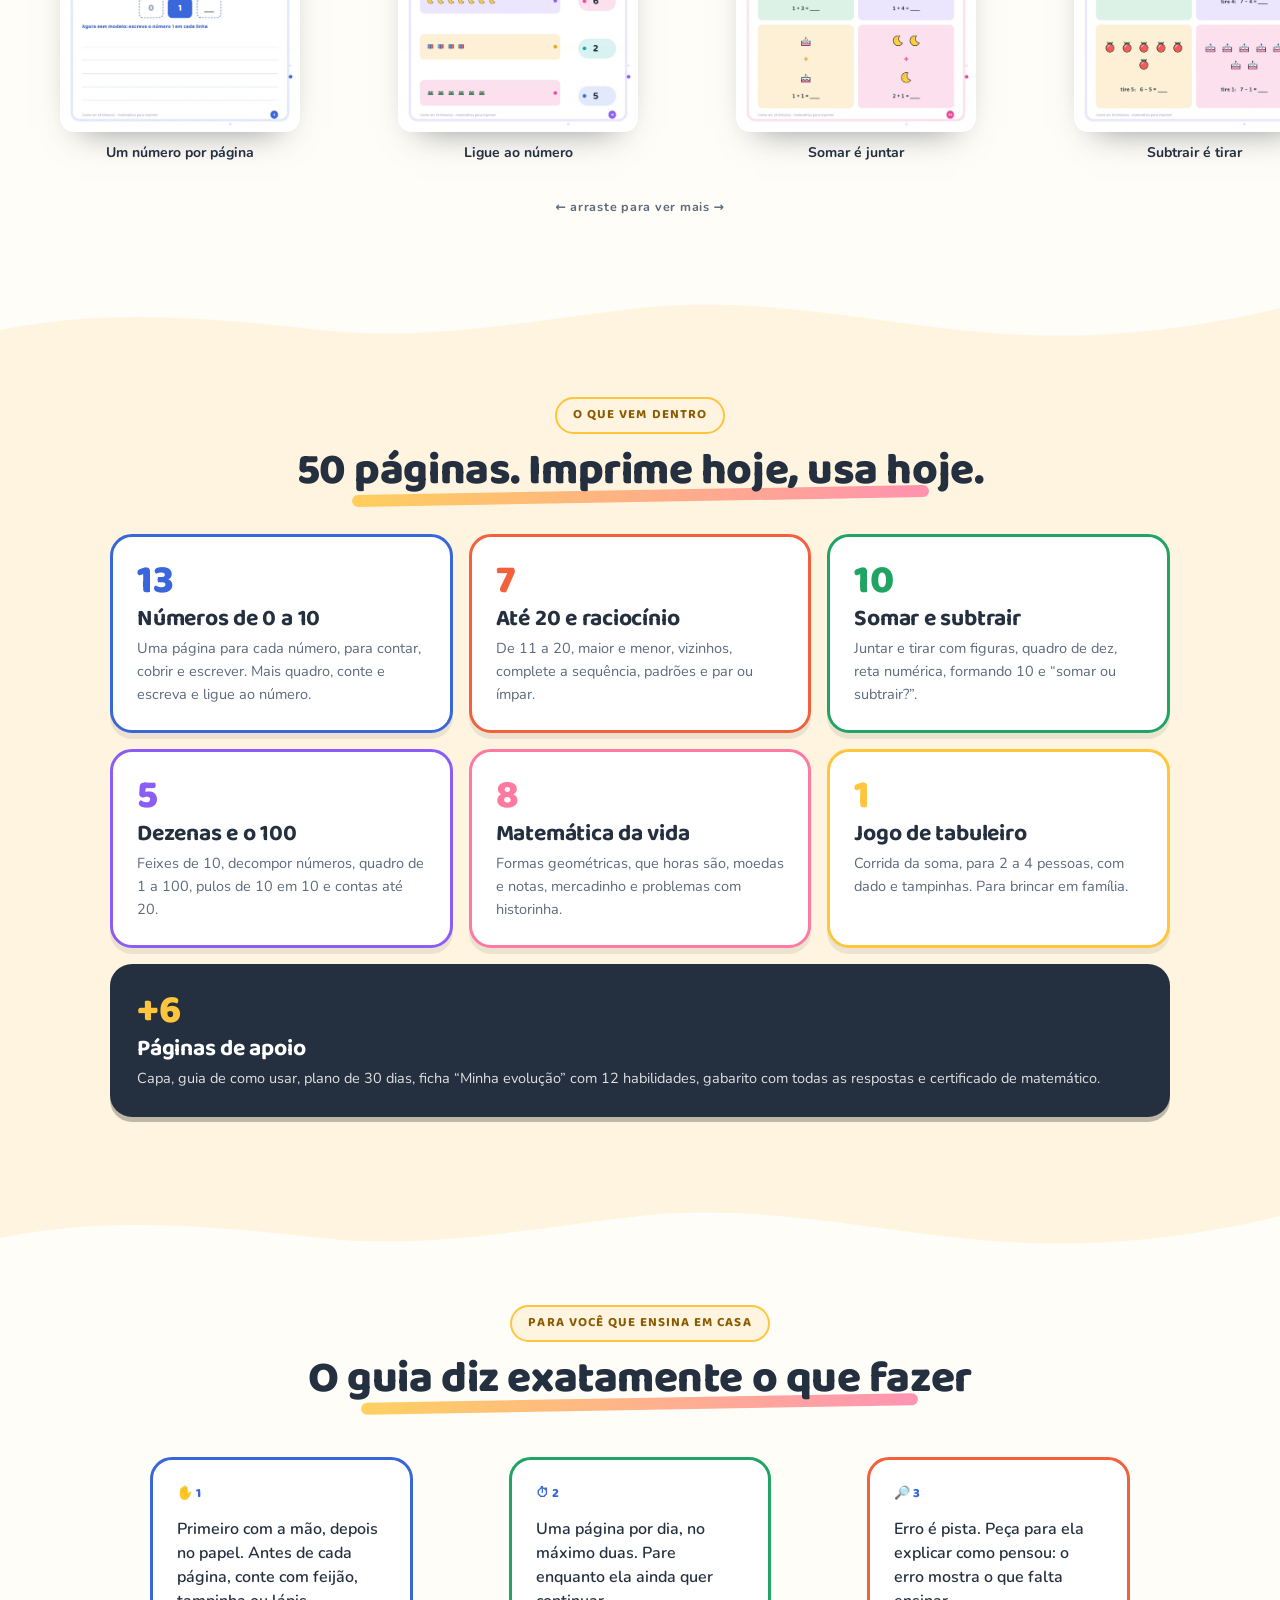
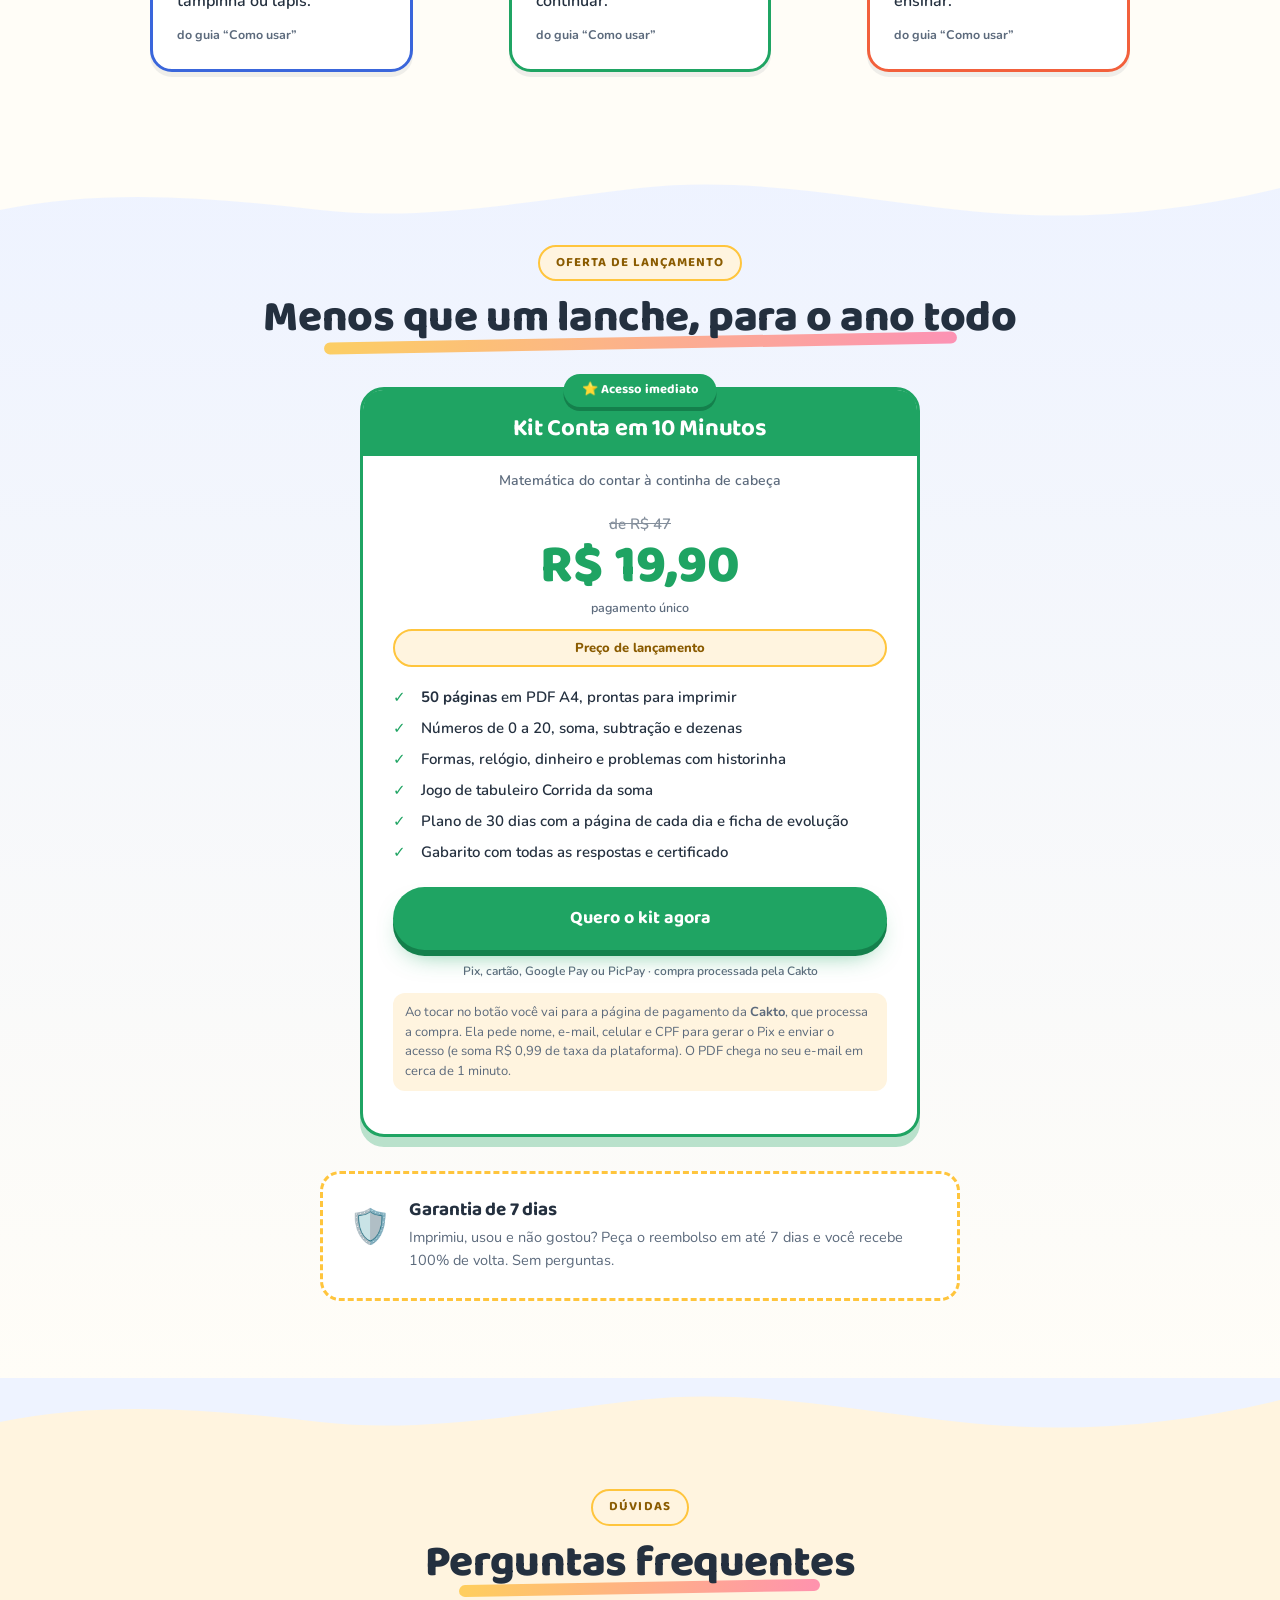
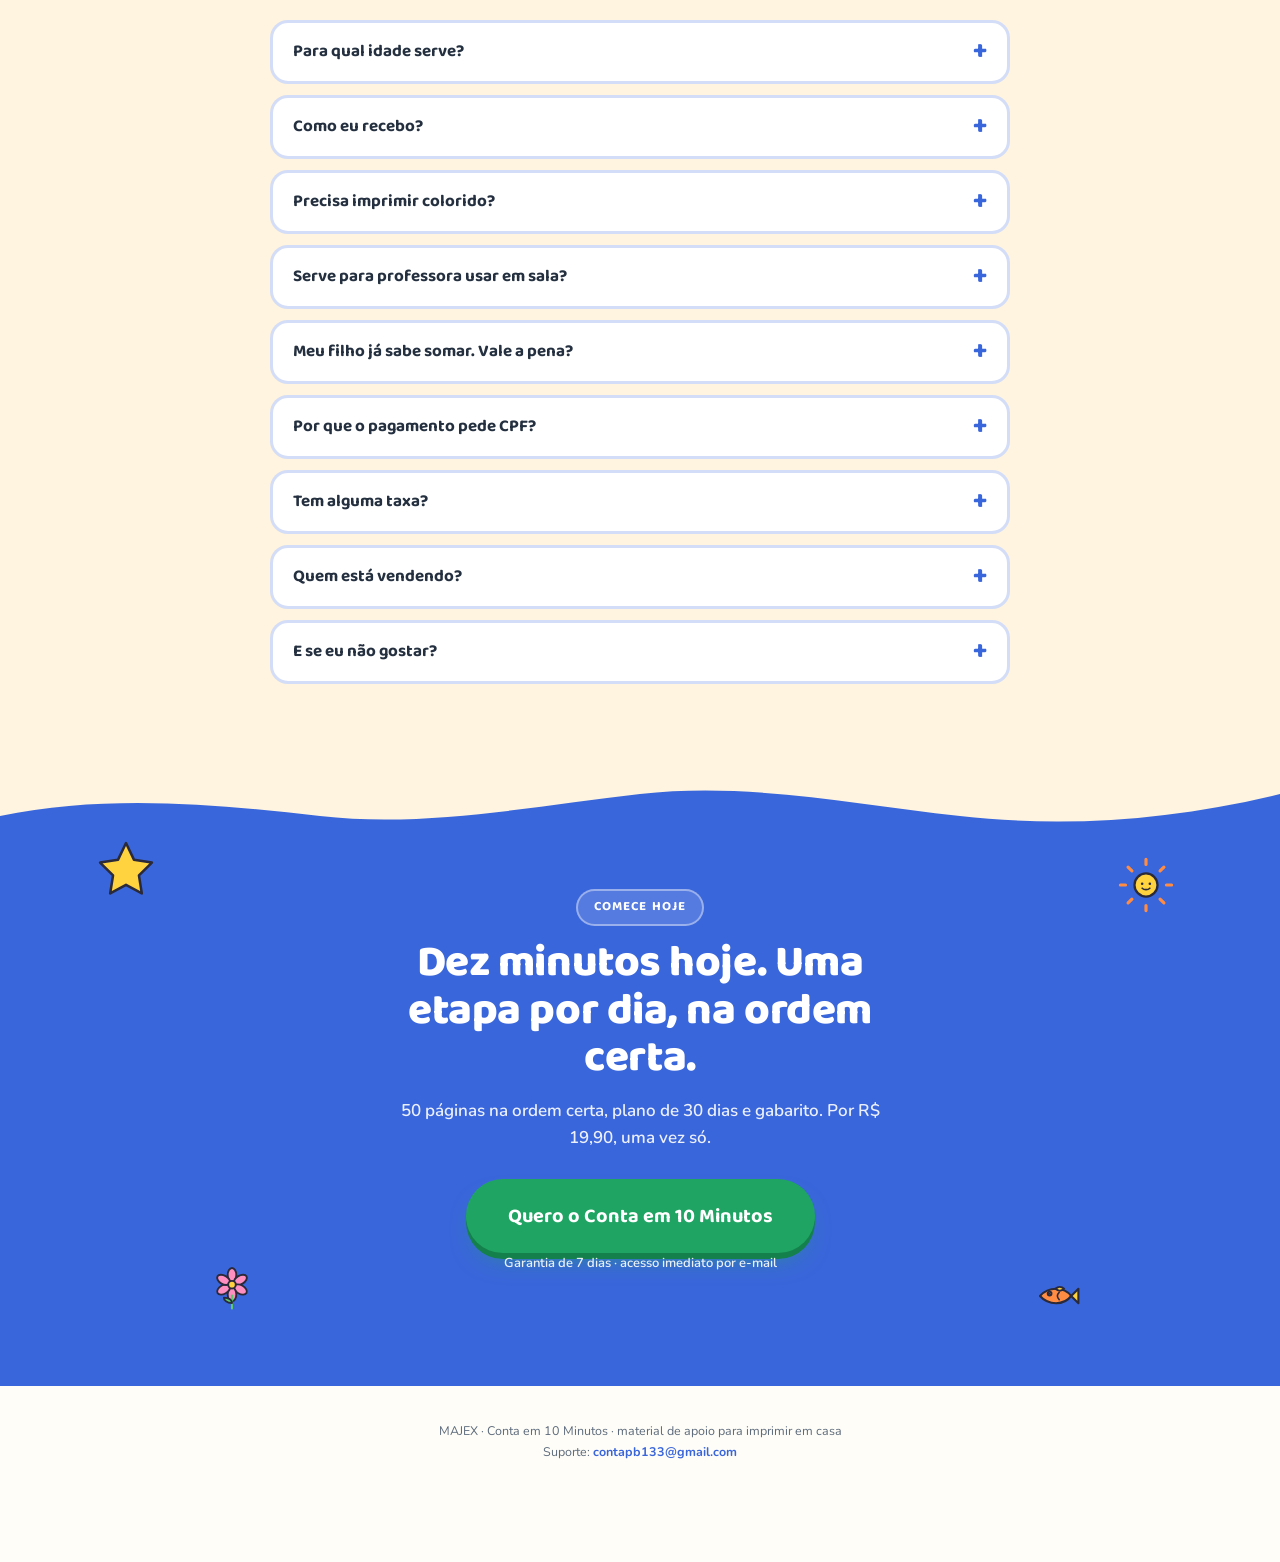
==== commit 982f9595: "Landings Excel, App e Conta: imagens 2x em WebP, print financeiro com dados, menu sem vão, páginas m" ====
--- a/conta/index.html
+++ b/conta/index.html
@@ -67,7 +67,7 @@
 .top__c{font-variant-numeric:tabular-nums;letter-spacing:.02em}
 
 /* nav */
-.nav{position:fixed;top:40px;left:0;right:0;z-index:50;padding:11px 0;transition:all .4s var(--ease);
+.nav{position:fixed;top:37px;left:0;right:0;z-index:50;padding:11px 0;transition:all .4s var(--ease);
   border-bottom:2px solid transparent}
 .nav.is-stuck{background:rgba(255,253,247,.94);backdrop-filter:blur(12px);border-bottom-color:rgba(36,48,63,.08)}
 .nav__in{display:flex;align-items:center;justify-content:space-between;gap:14px}
@@ -327,7 +327,7 @@
 @media(max-width:640px){
   body{font-size:16px}
   .hero{padding:100px 0 38px}
-  .nav{top:44px}
+  .nav{top:35px} /* colado na faixa de preço (36px); com 44px sobrava um vão onde o texto aparecia rolando */
   .bar{display:flex}
   .btn--lg{width:100%;padding:18px 22px;font-size:18px}
   .hero__cta{width:100%}
@@ -385,7 +385,7 @@
     <h1 class="r" data-d="1">Do contar nos dedos à <span class="hl">continha de cabeça</span>, 10 minutos por dia</h1>
 
     <div class="hero__mock r" data-d="2">
-      <img src="img/hero.png" alt="Páginas do kit Conta em 10 Minutos espalhadas em leque" width="1300" height="720" fetchpriority="high">
+      <img src="img/hero.webp" srcset="img/hero.webp 1300w, img/hero-2x.webp 2600w" sizes="(max-width: 640px) 80vw, 900px" alt="Páginas do kit Conta em 10 Minutos espalhadas em leque" width="1300" height="720" fetchpriority="high">
     </div>
 
     <p class="lead hero__sub r" data-d="3"><b>50 páginas de matemática na ordem em que a criança aprende</b>: contar, somar, tirar, dezenas, relógio e dinheiro. Com plano de 30 dias e gabarito.</p>
@@ -454,18 +454,18 @@
     <h2 class="r sw" data-d="1" style="margin-top:14px">Páginas reais, do jeito que saem da impressora</h2>
   </div>
   <div class="gal__track" id="gal">
-    <figure class="gcard r"><img src="img/previa-1.png" alt="Página O número 1" width="1100" height="1556" loading="lazy"><span>Um número por página</span></figure>
-    <figure class="gcard r" data-d="1"><img src="img/previa-3.png" alt="Ligue a quantidade ao número" width="1100" height="1556" loading="lazy"><span>Ligue ao número</span></figure>
-    <figure class="gcard r" data-d="2"><img src="img/previa-4.png" alt="Somar é juntar" width="1100" height="1556" loading="lazy"><span>Somar é juntar</span></figure>
-    <figure class="gcard r" data-d="3"><img src="img/previa-5.png" alt="Subtrair é tirar" width="1100" height="1556" loading="lazy"><span>Subtrair é tirar</span></figure>
-    <figure class="gcard r" data-d="4"><img src="img/previa-6.png" alt="Dezenas e unidades com feixes" width="1100" height="1556" loading="lazy"><span>Dezenas e unidades</span></figure>
-    <figure class="gcard r" data-d="5"><img src="img/previa-7.png" alt="Quadro de 1 a 100" width="1100" height="1556" loading="lazy"><span>Quadro de 1 a 100</span></figure>
-    <figure class="gcard r" data-d="5"><img src="img/previa-8.png" alt="Que horas são" width="1100" height="1556" loading="lazy"><span>Que horas são?</span></figure>
-    <figure class="gcard r" data-d="5"><img src="img/previa-9.png" alt="Quanto custa, brincando de mercado" width="1100" height="1556" loading="lazy"><span>Brincando de mercado</span></figure>
-    <figure class="gcard r" data-d="5"><img src="img/previa-10.png" alt="Problemas com historinha" width="1100" height="1556" loading="lazy"><span>Problemas com historinha</span></figure>
-    <figure class="gcard r" data-d="5"><img src="img/previa-plano.png" alt="Plano de 30 dias" width="1100" height="1556" loading="lazy"><span>Plano de 30 dias</span></figure>
-    <figure class="gcard r" data-d="5"><img src="img/previa-11.png" alt="Gabarito com as respostas" width="1100" height="1556" loading="lazy"><span>Gabarito</span></figure>
-    <figure class="gcard r" data-d="5"><img src="img/previa-certificado.png" alt="Certificado de matemático" width="1100" height="1556" loading="lazy"><span>Certificado</span></figure>
+    <figure class="gcard r"><img src="img/previa-1.webp" alt="Página O número 1" width="1100" height="1556" loading="lazy"><span>Um número por página</span></figure>
+    <figure class="gcard r" data-d="1"><img src="img/previa-3.webp" alt="Ligue a quantidade ao número" width="1100" height="1556" loading="lazy"><span>Ligue ao número</span></figure>
+    <figure class="gcard r" data-d="2"><img src="img/previa-4.webp" alt="Somar é juntar" width="1100" height="1556" loading="lazy"><span>Somar é juntar</span></figure>
+    <figure class="gcard r" data-d="3"><img src="img/previa-5.webp" alt="Subtrair é tirar" width="1100" height="1556" loading="lazy"><span>Subtrair é tirar</span></figure>
+    <figure class="gcard r" data-d="4"><img src="img/previa-6.webp" alt="Dezenas e unidades com feixes" width="1100" height="1556" loading="lazy"><span>Dezenas e unidades</span></figure>
+    <figure class="gcard r" data-d="5"><img src="img/previa-7.webp" alt="Quadro de 1 a 100" width="1100" height="1556" loading="lazy"><span>Quadro de 1 a 100</span></figure>
+    <figure class="gcard r" data-d="5"><img src="img/previa-8.webp" alt="Que horas são" width="1100" height="1556" loading="lazy"><span>Que horas são?</span></figure>
+    <figure class="gcard r" data-d="5"><img src="img/previa-9.webp" alt="Quanto custa, brincando de mercado" width="1100" height="1556" loading="lazy"><span>Brincando de mercado</span></figure>
+    <figure class="gcard r" data-d="5"><img src="img/previa-10.webp" alt="Problemas com historinha" width="1100" height="1556" loading="lazy"><span>Problemas com historinha</span></figure>
+    <figure class="gcard r" data-d="5"><img src="img/previa-plano.webp" alt="Plano de 30 dias" width="1100" height="1556" loading="lazy"><span>Plano de 30 dias</span></figure>
+    <figure class="gcard r" data-d="5"><img src="img/previa-11.webp" alt="Gabarito com as respostas" width="1100" height="1556" loading="lazy"><span>Gabarito</span></figure>
+    <figure class="gcard r" data-d="5"><img src="img/previa-certificado.webp" alt="Certificado de matemático" width="1100" height="1556" loading="lazy"><span>Certificado</span></figure>
   </div>
   <div class="wrap"><div class="hint">← arraste para ver mais →</div></div>
 </section>
@@ -572,7 +572,7 @@
 
 <footer class="foot">MAJEX · Conta em 10 Minutos · material de apoio para imprimir em casa<br>Suporte: <a href="mailto:contapb133@gmail.com">contapb133@gmail.com</a></footer>
 
-<div class="bar" id="bar"><div><b>R$ 19,90</b><span>no Pix · pagamento único</span></div><a href="#" class="btn btn--sm" data-checkout>Quero o kit</a></div>
+<div class="bar" id="bar"><div><b>R$ 19,90</b><span>no Pix · pagamento único</span></div><a href="#" class="btn btn--sm" data-checkout>Quero o kit de contas</a></div>
 
 <script>
 /* ===== CONFIGURAÇÃO ===== */
